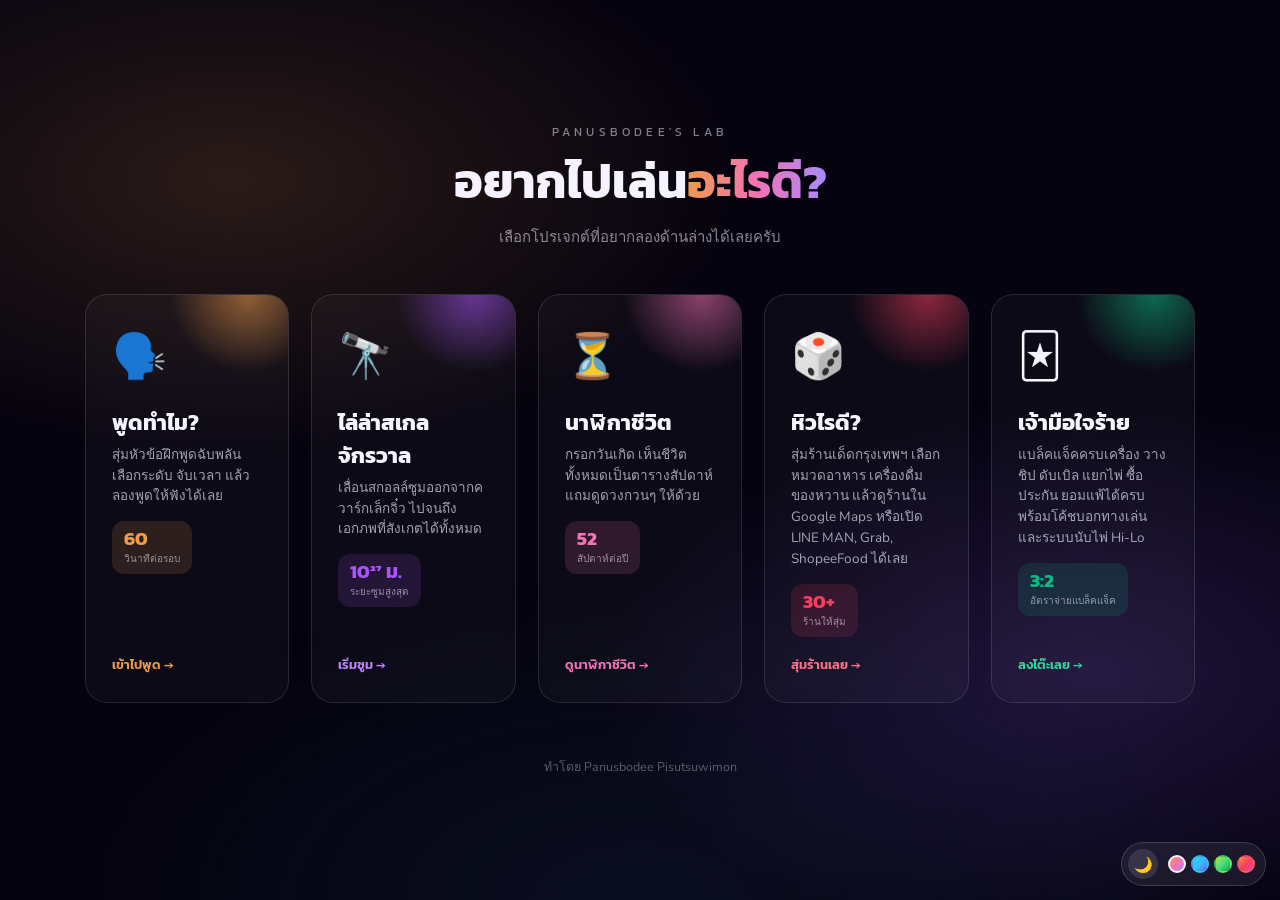
==== index.html @ a3f59bf3 "feat(blackjack): เพิ่มมินิแอปใหม่ "เจ้ามือใจร้าย" แบล็คแจ็คครบเครื่อง เพิ่มหน้าเกมแยกของตัวเองที่ /b" ====
<!doctype html>
<html lang="th">
<head>
  <meta charset="UTF-8" />
  <script>
    // ป้องกันหน้าวูบ (FOUC): อ่านธีมที่บันทึกไว้แล้วตั้งค่าก่อนวาดหน้า ต้องรันก่อน stylesheet เสมอ
    (function () {
      try {
        if (localStorage.getItem("vpk-theme") === "light") document.documentElement.dataset.theme = "light";
        var a = localStorage.getItem("vpk-accent");
        if (a && a !== "aurora") document.documentElement.dataset.accent = a;
      } catch (e) {}
    })();
  </script>
  <meta name="viewport" content="width=device-width, initial-scale=1.0" />
  <meta name="description" content="รวมโปรเจกต์เล็กๆ ของ Panusbodee — พูดทำไม? เว็บฝึกพูดฉับพลัน, ไล่ล่าสเกลจักรวาล ของเล่นอินเทอร์แอคทีฟ, นาฬิกาชีวิต, หิวไรดี? สุ่มร้านเด็ดกรุงเทพฯ และเจ้ามือใจร้าย แบล็คแจ็คครบเครื่อง" />
  <meta name="author" content="Panusbodee Pisutsuwimon" />
  <meta name="theme-color" content="#0b1022" />
  <link rel="canonical" href="https://panusbodee-owen.github.io/vpk/" />
  <meta property="og:type" content="website" />
  <meta property="og:site_name" content="Panusbodee's Lab" />
  <meta property="og:title" content="เลือกโปรเจกต์ — Panusbodee's Lab" />
  <meta property="og:description" content="พูดทำไม? เว็บฝึกพูดฉับพลัน · ไล่ล่าสเกลจักรวาล · นาฬิกาชีวิต · หิวไรดี? · เจ้ามือใจร้าย" />
  <meta property="og:url" content="https://panusbodee-owen.github.io/vpk/" />
  <link rel="icon" type="image/svg+xml" href="pood/favicon.svg" />
  <link rel="apple-touch-icon" href="pood/favicon.svg" />
  <title>เลือกโปรเจกต์ — Panusbodee's Lab</title>
  <link rel="preconnect" href="https://fonts.googleapis.com" />
  <link rel="preconnect" href="https://fonts.gstatic.com" crossorigin />
  <link
    href="https://fonts.googleapis.com/css2?family=Kanit:wght@400;500;600;700&family=Nunito:wght@400;600;700&display=swap"
    rel="stylesheet"
  />
  <link rel="stylesheet" href="theme.css" />
  <script src="theme.js" defer></script>
  <style>
    * { box-sizing: border-box; }
    html, body {
      margin: 0;
      min-height: 100%;
      background: var(--bg);
      color: rgb(var(--ink-rgb));
      font-family: "Kanit", "Nunito", system-ui, sans-serif;
      overflow-x: hidden;
    }
    body {
      min-height: 100svh;
      display: flex;
      flex-direction: column;
      align-items: center;
      justify-content: center;
      padding: 8vh 6vw;
      position: relative;
    }
    .glow {
      position: fixed;
      inset: 0;
      z-index: 0;
      background:
        radial-gradient(ellipse 60% 45% at 18% 20%, var(--glow-a) 0%, transparent 70%),
        radial-gradient(ellipse 55% 45% at 85% 75%, var(--glow-b) 0%, transparent 70%),
        radial-gradient(ellipse 80% 60% at 50% 100%, var(--glow-vignette) 0%, transparent 60%);
      pointer-events: none;
      animation: bg-drift 22s ease-in-out infinite;
      will-change: transform;
    }
    header {
      position: relative;
      z-index: 1;
      text-align: center;
      margin-bottom: 5vh;
    }
    .kicker {
      font-size: 12px;
      letter-spacing: 0.35em;
      text-transform: uppercase;
      color: rgba(var(--ink-rgb), 0.5);
      margin: 0 0 12px;
    }
    h1 {
      font-size: clamp(28px, 5vw, 48px);
      font-weight: 700;
      margin: 0;
      line-height: 1.2;
    }
    h1 span {
      background: var(--accent-grad-3);
      -webkit-background-clip: text;
      background-clip: text;
      color: transparent;
    }
    p.sub {
      margin: 14px 0 0;
      color: rgba(var(--ink-rgb), 0.55);
      font-family: "Nunito", sans-serif;
      font-size: 15px;
    }
    .cards {
      position: relative;
      z-index: 1;
      display: grid;
      grid-template-columns: repeat(5, minmax(168px, 208px));
      gap: 22px;
      width: 100%;
      max-width: 1110px;
    }
    @media (max-width: 1180px) {
      .cards { grid-template-columns: repeat(3, minmax(200px, 280px)); max-width: 880px; }
    }
    @media (max-width: 1020px) {
      .cards { grid-template-columns: repeat(2, minmax(220px, 320px)); max-width: 680px; }
    }
    @media (max-width: 620px) {
      .cards { grid-template-columns: 1fr; max-width: 340px; }
    }
    .card {
      position: relative;
      display: flex;
      flex-direction: column;
      justify-content: space-between;
      min-height: 280px;
      padding: 28px 26px;
      border-radius: 22px;
      text-decoration: none;
      color: inherit;
      border: 1px solid var(--card-border);
      background: var(--card-bg);
      box-shadow: var(--card-shadow);
      backdrop-filter: blur(6px);
      overflow: hidden;
      transition: transform 0.25s ease, border-color 0.25s ease, background 0.25s ease, box-shadow 0.25s ease;
    }
    .card:hover, .card:focus-visible {
      transform: translateY(-6px);
      border-color: var(--card-border-hover);
      background: var(--card-bg-hover);
      box-shadow: var(--card-shadow-hover);
    }
    .card::before {
      content: "";
      position: absolute;
      inset: -20% -20% auto auto;
      width: 80%;
      aspect-ratio: 1;
      border-radius: 999px;
      background: radial-gradient(circle, var(--glow-color) 0%, transparent 68%);
      opacity: 0.55;
      transition: opacity 0.25s ease;
      pointer-events: none;
    }
    .card:hover::before, .card:focus-visible::before { opacity: 0.85; }
    .card-pood { --glow-color: #ed9b4c; --tile-bg: rgba(237, 155, 76, 0.14); }
    .card-scale { --glow-color: #a855f7; --tile-bg: rgba(168, 85, 247, 0.14); }
    .card-life { --glow-color: #f472b6; --tile-bg: rgba(244, 114, 182, 0.14); }
    .card-eat { --glow-color: #f43f5e; --tile-bg: rgba(244, 63, 94, 0.14); }
    .card-blackjack { --glow-color: #10b981; --tile-bg: rgba(16, 185, 129, 0.14); }
    .card .emoji { font-size: 44px; position: relative; }
    .stat-tile {
      display: inline-flex;
      flex-direction: column;
      gap: 1px;
      margin-top: 14px;
      padding: 8px 12px;
      border-radius: 12px;
      background: var(--tile-bg);
      position: relative;
    }
    .stat-tile .stat-num {
      font-family: "Kanit", sans-serif;
      font-weight: 700;
      font-size: 19px;
      color: var(--glow-color);
      line-height: 1.1;
    }
    .stat-tile .stat-label {
      font-family: "Nunito", sans-serif;
      font-size: 10px;
      color: rgba(var(--ink-rgb), 0.55);
    }
    .card h2 {
      font-size: 22px;
      margin: 18px 0 6px;
      position: relative;
    }
    .card p {
      margin: 0;
      font-family: "Nunito", sans-serif;
      font-size: 13.5px;
      line-height: 1.55;
      color: rgba(var(--ink-rgb), 0.65);
      position: relative;
    }
    .card .go {
      margin-top: 18px;
      font-size: 13px;
      font-weight: 600;
      display: inline-flex;
      align-items: center;
      gap: 6px;
      position: relative;
    }
    .card-pood .go { color: #ed9b4c; }
    .card-scale .go { color: #c084fc; }
    .card-life .go { color: #f472b6; }
    .card-eat .go { color: #fb7185; }
    .card-blackjack .go { color: #34d399; }
    footer {
      position: relative;
      z-index: 1;
      margin-top: 6vh;
      font-family: "Nunito", sans-serif;
      font-size: 12.5px;
      color: rgba(var(--ink-rgb), 0.35);
      text-align: center;
    }
    footer a { color: inherit; }
  </style>
</head>
<body>
  <div class="glow" aria-hidden="true"></div>

  <header>
    <p class="kicker">Panusbodee's Lab</p>
    <h1>อยากไปเล่น<span>อะไรดี?</span></h1>
    <p class="sub">เลือกโปรเจกต์ที่อยากลองด้านล่างได้เลยครับ</p>
  </header>

  <div class="cards">
    <a class="card card-pood" href="pood/">
      <div>
        <span class="emoji">🗣️</span>
        <h2>พูดทำไม?</h2>
        <p>สุ่มหัวข้อฝึกพูดฉับพลัน เลือกระดับ จับเวลา แล้วลองพูดให้ฟังได้เลย</p>
        <div class="stat-tile"><span class="stat-num">60</span><span class="stat-label">วินาทีต่อรอบ</span></div>
      </div>
      <span class="go">เข้าไปพูด →</span>
    </a>

    <a class="card card-scale" href="scale/">
      <div>
        <span class="emoji">🔭</span>
        <h2>ไล่ล่าสเกลจักรวาล</h2>
        <p>เลื่อนสกอลล์ซูมออกจากควาร์กเล็กจิ๋ว ไปจนถึงเอกภพที่สังเกตได้ทั้งหมด</p>
        <div class="stat-tile"><span class="stat-num">10²⁷ ม.</span><span class="stat-label">ระยะซูมสูงสุด</span></div>
      </div>
      <span class="go">เริ่มซูม →</span>
    </a>

    <a class="card card-life" href="life/">
      <div>
        <span class="emoji">⏳</span>
        <h2>นาฬิกาชีวิต</h2>
        <p>กรอกวันเกิด เห็นชีวิตทั้งหมดเป็นตารางสัปดาห์ แถมดูดวงกวนๆ ให้ด้วย</p>
        <div class="stat-tile"><span class="stat-num">52</span><span class="stat-label">สัปดาห์ต่อปี</span></div>
      </div>
      <span class="go">ดูนาฬิกาชีวิต →</span>
    </a>

    <a class="card card-eat" href="eat/">
      <div>
        <span class="emoji">🎲</span>
        <h2>หิวไรดี?</h2>
        <p>สุ่มร้านเด็ดกรุงเทพฯ เลือกหมวดอาหาร เครื่องดื่ม ของหวาน แล้วดูร้านใน Google Maps หรือเปิด LINE MAN, Grab, ShopeeFood ได้เลย</p>
        <div class="stat-tile"><span class="stat-num">30+</span><span class="stat-label">ร้านให้สุ่ม</span></div>
      </div>
      <span class="go">สุ่มร้านเลย →</span>
    </a>

    <a class="card card-blackjack" href="blackjack/">
      <div>
        <span class="emoji">🃏</span>
        <h2>เจ้ามือใจร้าย</h2>
        <p>แบล็คแจ็คครบเครื่อง วางชิป ดับเบิล แยกไพ่ ซื้อประกัน ยอมแพ้ได้ครบ พร้อมโค้ชบอกทางเล่นและระบบนับไพ่ Hi-Lo</p>
        <div class="stat-tile"><span class="stat-num">3:2</span><span class="stat-label">อัตราจ่ายแบล็คแจ็ค</span></div>
      </div>
      <span class="go">ลงโต๊ะเลย →</span>
    </a>
  </div>

  <footer>
    ทำโดย Panusbodee Pisutsuwimon
  </footer>
</body>
</html>
---- theme.css ----
/* ============================================================
   Site-wide theme tokens — shared by every page in Panusbodee's Lab
   (include this before each page's own stylesheet)

   - Light / dark:  set  data-theme="light"  on <html>  (default = dark)
   - Accent color:  set  data-accent="ocean|forest|sunset"  on <html>
                    (default = "aurora", no attribute needed)

   theme.js reads/writes these via localStorage and injects the
   floating toggle widget (.theme-widget) styled at the bottom.
   ============================================================ */

:root {
  color-scheme: dark;

  --bg: #05030f;
  --ink-rgb: 245, 243, 255; /* base text / surface tint — "light ink" on a dark page */
  --on-accent: #1a0b2e; /* text sitting on top of a bright accent-gradient button */
  --marker: #ffffff; /* "current / now" marker dot (life page's week grid) */
  --marker-glow: rgba(255, 255, 255, 0.8);
  --glow-a: rgba(237, 155, 76, 0.16);
  --glow-b: rgba(139, 92, 246, 0.2);
  --glow-vignette: rgba(11, 16, 34, 0.9);

  --accent-1: #ed9b4c;
  --accent-2: #f472b6;
  --accent-3: #a78bfa;
  --accent-2-rgb: 244, 114, 182;
  --accent-grad-3: linear-gradient(90deg, var(--accent-1), var(--accent-2), var(--accent-3));
  --accent-grad-2: linear-gradient(90deg, var(--accent-1), var(--accent-2));

  /* Card/surface tokens — dark default: a faint tint of the page ink, no shadow needed
     since the glow background already gives depth. */
  --card-bg: rgba(var(--ink-rgb), 0.03);
  --card-bg-hover: rgba(var(--ink-rgb), 0.06);
  --card-border: rgba(var(--ink-rgb), 0.12);
  --card-border-hover: rgba(var(--ink-rgb), 0.3);
  --card-shadow: none;
  --card-shadow-hover: none;
}

:root[data-theme="light"] {
  color-scheme: light;
  --bg: #f6f4fb;
  --ink-rgb: 28, 23, 48; /* "dark ink" on a light page */
  --marker: #1c1730;
  --marker-glow: rgba(28, 23, 48, 0.45);
  --glow-a: rgba(237, 155, 76, 0.12);
  --glow-b: rgba(139, 92, 246, 0.12);
  --glow-vignette: rgba(246, 244, 251, 0.9);

  /* Light mode: real white cards floating with a soft shadow, closer to a bright
     product-marketing look than a faint tint on a lavender page would give. */
  --card-bg: #ffffff;
  --card-bg-hover: #ffffff;
  --card-border: rgba(20, 10, 40, 0.06);
  --card-border-hover: rgba(20, 10, 40, 0.12);
  --card-shadow: 0 6px 24px rgba(20, 10, 40, 0.06);
  --card-shadow-hover: 0 18px 40px rgba(20, 10, 40, 0.12);
}

/* ---------- Accent palettes ---------- */
:root[data-accent="ocean"] {
  --accent-1: #22d3ee;
  --accent-2: #38bdf8;
  --accent-3: #6366f1;
  --accent-2-rgb: 56, 189, 248;
}
:root[data-accent="forest"] {
  --accent-1: #a3e635;
  --accent-2: #4ade80;
  --accent-3: #16a34a;
  --accent-2-rgb: 74, 222, 128;
}
:root[data-accent="sunset"] {
  --accent-1: #fb923c;
  --accent-2: #f43f5e;
  --accent-3: #ec4899;
  --accent-2-rgb: 244, 63, 94;
}

/* ---------- Floating theme widget (markup injected by theme.js) ---------- */
.theme-widget {
  position: fixed;
  right: 14px;
  bottom: 14px;
  z-index: 999;
  display: flex;
  align-items: center;
  gap: 6px;
  padding: 6px;
  border-radius: 999px;
  background: rgba(var(--ink-rgb), 0.07);
  border: 1px solid rgba(var(--ink-rgb), 0.16);
  backdrop-filter: blur(10px);
  font-family: "Kanit", "Nunito", system-ui, sans-serif;
}
.theme-widget__toggle {
  width: 30px;
  height: 30px;
  flex-shrink: 0;
  border-radius: 50%;
  border: none;
  background: rgba(var(--ink-rgb), 0.12);
  color: rgb(var(--ink-rgb));
  font-size: 15px;
  line-height: 1;
  display: flex;
  align-items: center;
  justify-content: center;
  cursor: pointer;
  transition: background 0.15s ease, transform 0.15s ease;
}
.theme-widget__toggle:hover { background: rgba(var(--ink-rgb), 0.2); transform: scale(1.06); }

.theme-widget__swatches { display: flex; gap: 5px; padding: 0 4px; }
.theme-widget__swatch {
  width: 18px;
  height: 18px;
  border-radius: 50%;
  border: 2px solid transparent;
  padding: 0;
  cursor: pointer;
  background: var(--swatch-grad);
  transition: transform 0.15s ease, border-color 0.15s ease;
}
.theme-widget__swatch:hover { transform: scale(1.14); }
.theme-widget__swatch.is-active { border-color: rgb(var(--ink-rgb)); }

@media (max-width: 480px) {
  .theme-widget { right: 10px; bottom: 10px; padding: 5px; gap: 5px; }
  .theme-widget__toggle { width: 26px; height: 26px; font-size: 13px; }
  .theme-widget__swatch { width: 15px; height: 15px; }
}

/* ---------- Background glow animation ----------
   Shared keyframes for the drifting glow used by .glow (index.html)
   and body::before (life/, eat/). Scale never drops below 1.05 so the
   soft edges never show inside the viewport while it drifts. */
@keyframes bg-drift {
  0%   { transform: translate3d(0, 0, 0) scale(1.06); }
  33%  { transform: translate3d(-2.5%, 2%, 0) scale(1.1); }
  66%  { transform: translate3d(2%, -1.5%, 0) scale(1.08); }
  100% { transform: translate3d(0, 0, 0) scale(1.06); }
}

@media (prefers-reduced-motion: reduce) {
  .glow,
  body::before {
    animation: none !important;
  }
}

/* ---------- Floating decorative particles (life/, eat/) ----------
   A handful of themed emoji drifting slowly upward behind the content.
   Each .particle sets its own --x/--size/--dur/--delay/--drift/--opacity
   inline for organic variety. Purely decorative: sits behind main
   content, ignores pointer events, and disappears under reduced motion
   rather than freezing mid-animation in an odd spot. */
.particles {
  position: fixed;
  inset: 0;
  z-index: 0;
  overflow: hidden;
  pointer-events: none;
}
.particle {
  position: absolute;
  bottom: -10%;
  left: var(--x, 50%);
  font-size: var(--size, 20px);
  opacity: 0;
  will-change: transform, opacity;
  animation: particle-float var(--dur, 24s) linear infinite;
  animation-delay: var(--delay, 0s);
}
@keyframes particle-float {
  0%   { transform: translateY(0) translateX(0) rotate(0deg); opacity: 0; }
  8%   { opacity: var(--opacity, 0.3); }
  50%  { transform: translateY(-55vh) translateX(var(--drift, 24px)) rotate(12deg); }
  92%  { opacity: var(--opacity, 0.3); }
  100% { transform: translateY(-105vh) translateX(calc(var(--drift, 24px) * -1)) rotate(-12deg); opacity: 0; }
}
@media (prefers-reduced-motion: reduce) {
  .particles { display: none; }
}

/* ---------- Big interactive floating objects (life/, eat/) ----------
   A handful of large themed emoji the visitor can actually play with:
   they drift slightly toward the mouse cursor (parallax, depth set per
   piece via data-depth) and bounce with a fresh random emoji on
   click/tap (data-emojis, comma-separated). Positioned near the
   viewport edges so they never sit over the readable content column,
   and z-index'd above <main> (which has no content way out there) so
   they stay clickable everywhere rather than getting swallowed by
   main's own (invisible) padding box. theme.js wires up the behavior;
   with no .big-object on the page it's a no-op. */
.big-objects {
  position: fixed;
  inset: 0;
  z-index: 4;
  pointer-events: none;
}
.big-object {
  position: absolute;
  left: var(--bx, 50%);
  top: var(--by, 50%);
  font-size: var(--bsize, 64px);
  line-height: 1;
  padding: 0;
  margin: 0;
  border: none;
  background: none;
  cursor: pointer;
  pointer-events: auto;
  opacity: 0.5;
  filter: drop-shadow(0 10px 24px rgba(0, 0, 0, 0.18));
  transform: translate(-50%, -50%) translate(var(--px, 0px), var(--py, 0px)) rotate(var(--rot, 0deg));
  transition: transform 0.7s cubic-bezier(0.2, 0.9, 0.3, 1.3), opacity 0.25s ease, filter 0.25s ease;
}
.big-object:hover { opacity: 0.9; filter: drop-shadow(0 14px 30px rgba(0, 0, 0, 0.24)); }
.big-object:active { opacity: 1; }
.big-object.is-popping { animation: big-object-pop 0.6s cubic-bezier(0.2, 0.9, 0.3, 1.3); }
@keyframes big-object-pop {
  0%   { transform: translate(-50%, -50%) translate(var(--px, 0px), var(--py, 0px)) rotate(var(--rot, 0deg)) scale(1); }
  35%  { transform: translate(-50%, -50%) translate(var(--px, 0px), var(--py, 0px)) rotate(var(--rot, 0deg)) scale(1.5); }
  65%  { transform: translate(-50%, -50%) translate(var(--px, 0px), var(--py, 0px)) rotate(var(--rot, 0deg)) scale(0.85); }
  100% { transform: translate(-50%, -50%) translate(var(--px, 0px), var(--py, 0px)) rotate(var(--rot, 0deg)) scale(1); }
}

@media (max-width: 640px) {
  .big-object { font-size: calc(var(--bsize, 64px) * 0.65); opacity: 0.4; }
}

@media (prefers-reduced-motion: reduce) {
  .big-object { transition: none; }
  .big-object.is-popping { animation: none; }
}
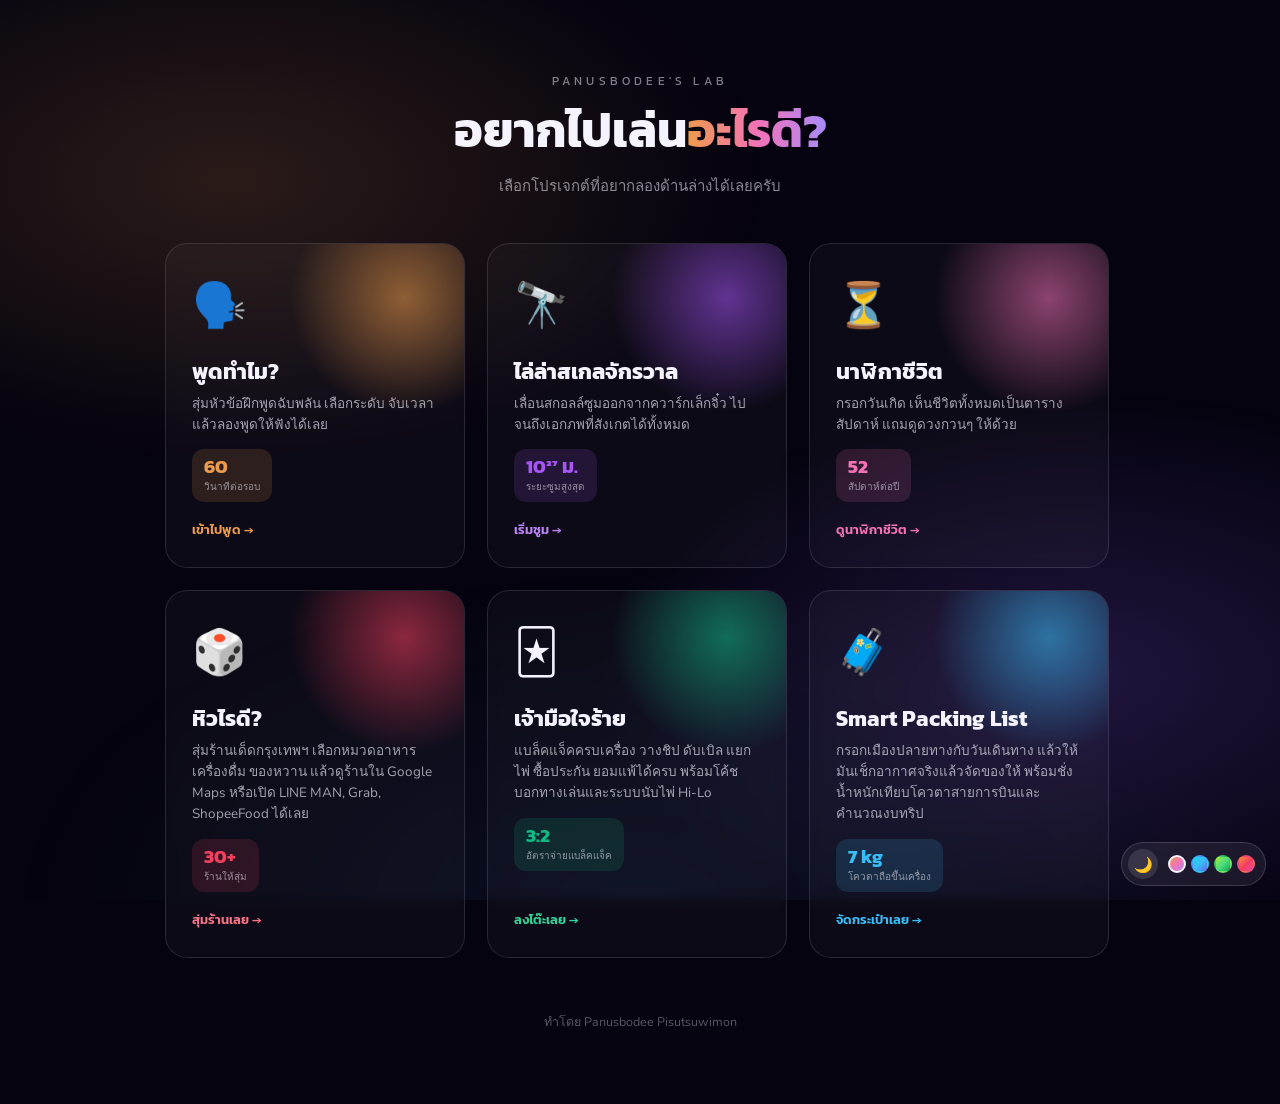
==== commit 8d5cf32f: "feat(packing): รวม Smart Packing List เข้ามาเป็นโปรเจกต์ที่ 6 ของ Lab ย้ายเว็บ Smart Packing List จา" ====
--- a/index.html
+++ b/index.html
@@ -13,14 +13,14 @@
     })();
   </script>
   <meta name="viewport" content="width=device-width, initial-scale=1.0" />
-  <meta name="description" content="รวมโปรเจกต์เล็กๆ ของ Panusbodee — พูดทำไม? เว็บฝึกพูดฉับพลัน, ไล่ล่าสเกลจักรวาล ของเล่นอินเทอร์แอคทีฟ, นาฬิกาชีวิต, หิวไรดี? สุ่มร้านเด็ดกรุงเทพฯ และเจ้ามือใจร้าย แบล็คแจ็คครบเครื่อง" />
+  <meta name="description" content="รวมโปรเจกต์เล็กๆ ของ Panusbodee — พูดทำไม? เว็บฝึกพูดฉับพลัน, ไล่ล่าสเกลจักรวาล ของเล่นอินเทอร์แอคทีฟ, นาฬิกาชีวิต, หิวไรดี? สุ่มร้านเด็ดกรุงเทพฯ เจ้ามือใจร้าย แบล็คแจ็คครบเครื่อง และ Smart Packing List จัดกระเป๋าเดินทางตามสภาพอากาศ" />
   <meta name="author" content="Panusbodee Pisutsuwimon" />
   <meta name="theme-color" content="#0b1022" />
   <link rel="canonical" href="https://panusbodee-owen.github.io/vpk/" />
   <meta property="og:type" content="website" />
   <meta property="og:site_name" content="Panusbodee's Lab" />
   <meta property="og:title" content="เลือกโปรเจกต์ — Panusbodee's Lab" />
-  <meta property="og:description" content="พูดทำไม? เว็บฝึกพูดฉับพลัน · ไล่ล่าสเกลจักรวาล · นาฬิกาชีวิต · หิวไรดี? · เจ้ามือใจร้าย" />
+  <meta property="og:description" content="พูดทำไม? · ไล่ล่าสเกลจักรวาล · นาฬิกาชีวิต · หิวไรดี? · เจ้ามือใจร้าย · Smart Packing List" />
   <meta property="og:url" content="https://panusbodee-owen.github.io/vpk/" />
   <link rel="icon" type="image/svg+xml" href="pood/favicon.svg" />
   <link rel="apple-touch-icon" href="pood/favicon.svg" />
@@ -99,13 +99,10 @@
       position: relative;
       z-index: 1;
       display: grid;
-      grid-template-columns: repeat(5, minmax(168px, 208px));
+      grid-template-columns: repeat(3, minmax(210px, 300px));
       gap: 22px;
       width: 100%;
-      max-width: 1110px;
-    }
-    @media (max-width: 1180px) {
-      .cards { grid-template-columns: repeat(3, minmax(200px, 280px)); max-width: 880px; }
+      max-width: 950px;
     }
     @media (max-width: 1020px) {
       .cards { grid-template-columns: repeat(2, minmax(220px, 320px)); max-width: 680px; }
@@ -154,6 +151,7 @@
     .card-life { --glow-color: #f472b6; --tile-bg: rgba(244, 114, 182, 0.14); }
     .card-eat { --glow-color: #f43f5e; --tile-bg: rgba(244, 63, 94, 0.14); }
     .card-blackjack { --glow-color: #10b981; --tile-bg: rgba(16, 185, 129, 0.14); }
+    .card-packing { --glow-color: #38bdf8; --tile-bg: rgba(56, 189, 248, 0.14); }
     .card .emoji { font-size: 44px; position: relative; }
     .stat-tile {
       display: inline-flex;
@@ -204,6 +202,7 @@
     .card-life .go { color: #f472b6; }
     .card-eat .go { color: #fb7185; }
     .card-blackjack .go { color: #34d399; }
+    .card-packing .go { color: #38bdf8; }
     footer {
       position: relative;
       z-index: 1;
@@ -275,6 +274,16 @@
       </div>
       <span class="go">ลงโต๊ะเลย →</span>
     </a>
+
+    <a class="card card-packing" href="packing/">
+      <div>
+        <span class="emoji">🧳</span>
+        <h2>Smart Packing List</h2>
+        <p>กรอกเมืองปลายทางกับวันเดินทาง แล้วให้มันเช็กอากาศจริงแล้วจัดของให้ พร้อมชั่งน้ำหนักเทียบโควตาสายการบินและคำนวณงบทริป</p>
+        <div class="stat-tile"><span class="stat-num">7 kg</span><span class="stat-label">โควตาถือขึ้นเครื่อง</span></div>
+      </div>
+      <span class="go">จัดกระเป๋าเลย →</span>
+    </a>
   </div>
 
   <footer>
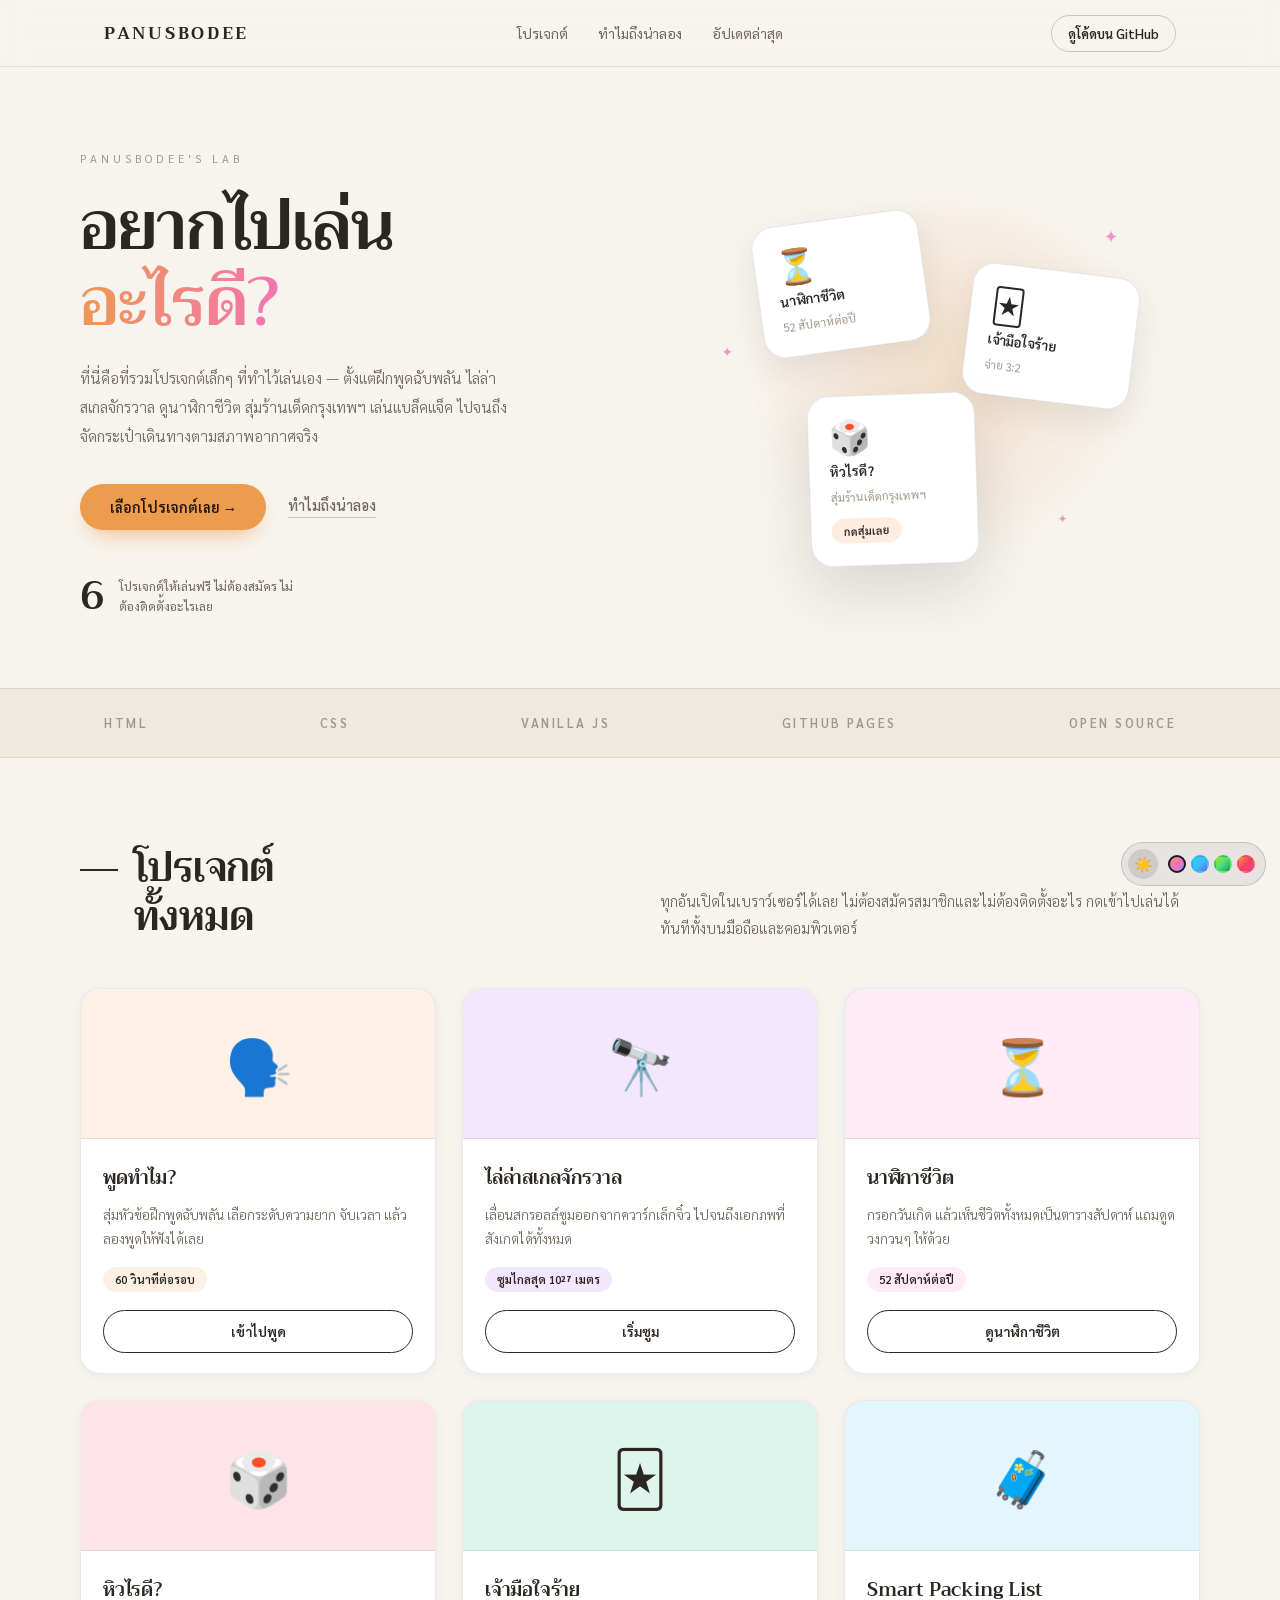
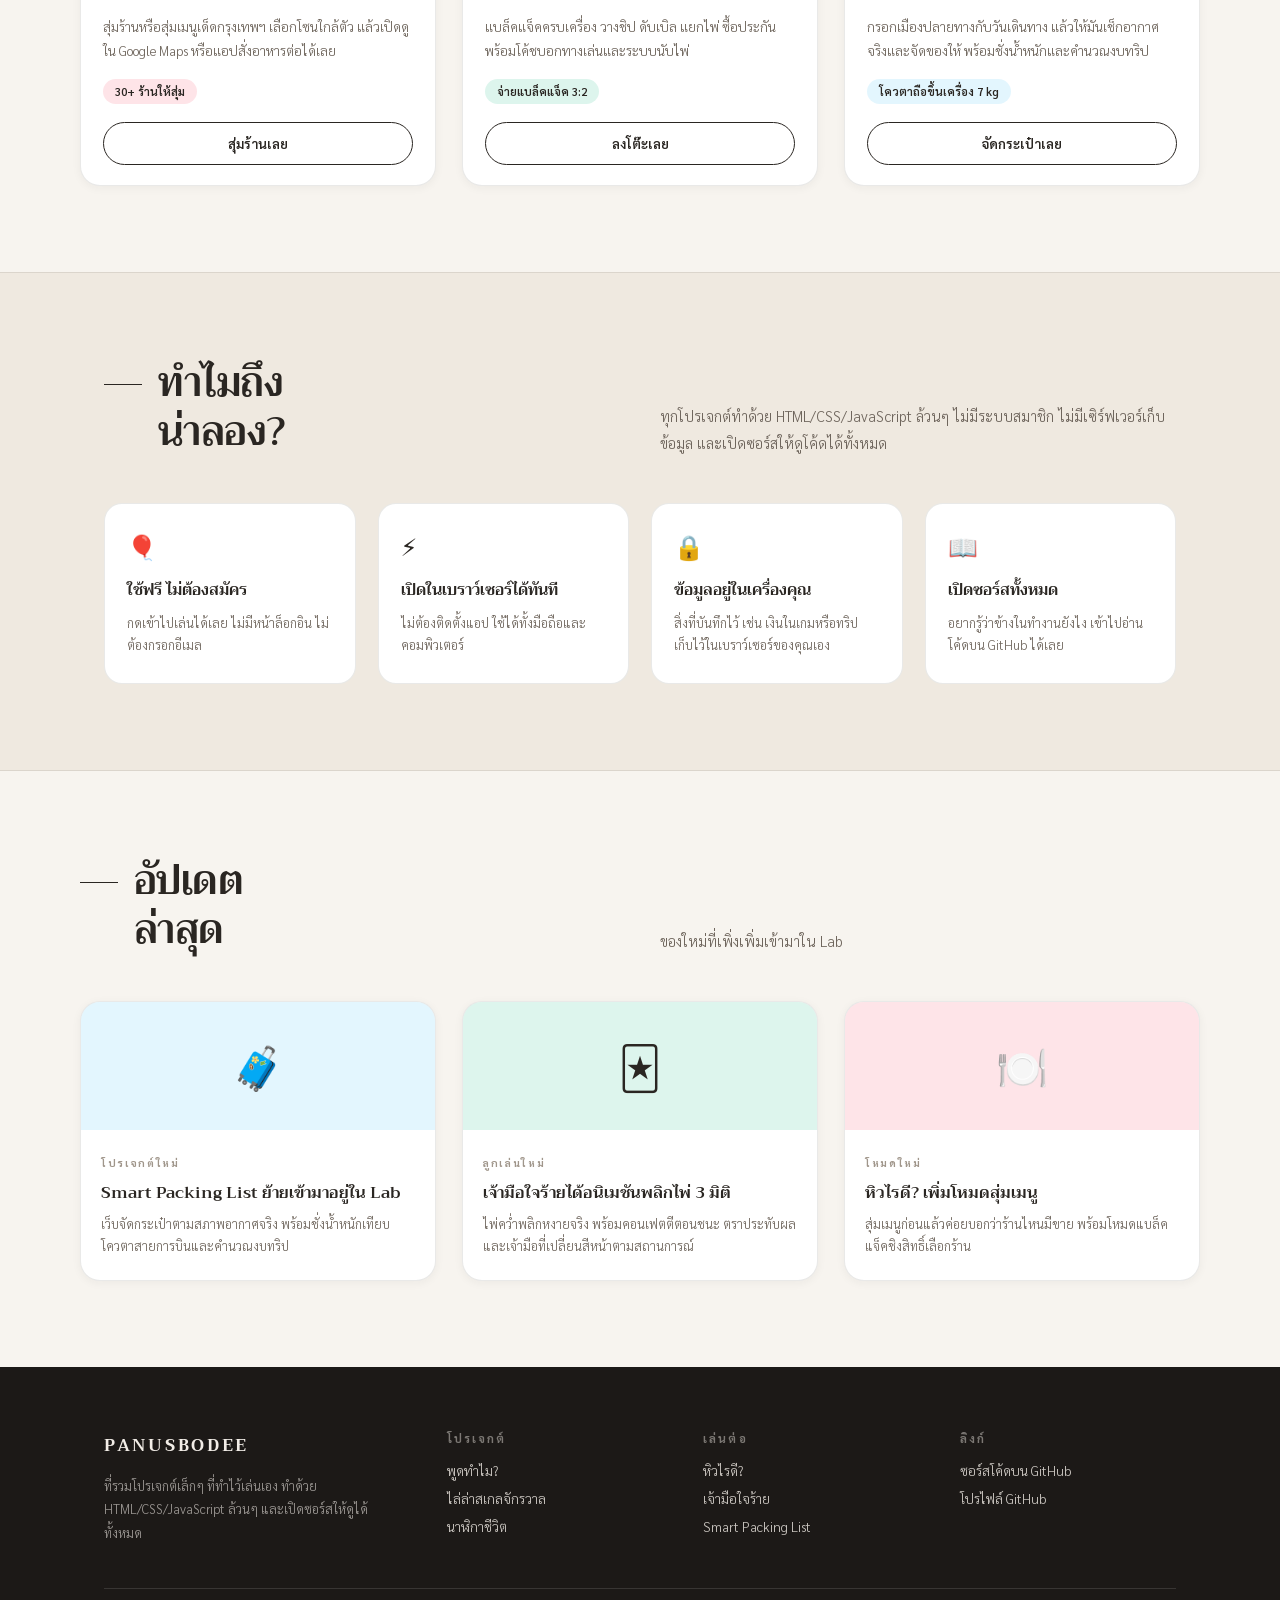
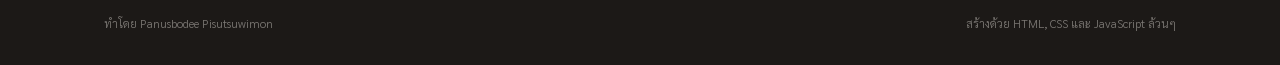
==== commit 7f6e74a2: "redesign(landing): เปลี่ยนหน้ารวมโปรเจกต์เป็นลุค editorial โทนสว่าง เขียนหน้าแรกใหม่ทั้งหน้าตามแนวทา" ====
--- a/index.html
+++ b/index.html
@@ -4,18 +4,23 @@
   <meta charset="UTF-8" />
   <script>
     // ป้องกันหน้าวูบ (FOUC): อ่านธีมที่บันทึกไว้แล้วตั้งค่าก่อนวาดหน้า ต้องรันก่อน stylesheet เสมอ
+    // หน้านี้ออกแบบมาให้เป็นโทนสว่างเป็นหลัก จึงใช้สว่างเป็นค่าตั้งต้น (จะมืดก็ต่อเมื่อผู้ใช้เลือกเอง)
     (function () {
       try {
-        if (localStorage.getItem("vpk-theme") === "light") document.documentElement.dataset.theme = "light";
+        // ตั้งค่าให้ชัดทั้งสองทาง เพราะสไตล์ของหน้านี้อ้าง [data-theme="dark"] ตรงๆ
+        document.documentElement.dataset.theme =
+          localStorage.getItem("vpk-theme") === "dark" ? "dark" : "light";
         var a = localStorage.getItem("vpk-accent");
         if (a && a !== "aurora") document.documentElement.dataset.accent = a;
-      } catch (e) {}
+      } catch (e) {
+        document.documentElement.dataset.theme = "light";
+      }
     })();
   </script>
   <meta name="viewport" content="width=device-width, initial-scale=1.0" />
-  <meta name="description" content="รวมโปรเจกต์เล็กๆ ของ Panusbodee — พูดทำไม? เว็บฝึกพูดฉับพลัน, ไล่ล่าสเกลจักรวาล ของเล่นอินเทอร์แอคทีฟ, นาฬิกาชีวิต, หิวไรดี? สุ่มร้านเด็ดกรุงเทพฯ เจ้ามือใจร้าย แบล็คแจ็คครบเครื่อง และ Smart Packing List จัดกระเป๋าเดินทางตามสภาพอากาศ" />
+  <meta name="description" content="รวมโปรเจกต์เล็กๆ ของ Panusbodee — พูดทำไม? เว็บฝึกพูดฉับพลัน, ไล่ล่าสเกลจักรวาล, นาฬิกาชีวิต, หิวไรดี? สุ่มร้านเด็ดกรุงเทพฯ, เจ้ามือใจร้าย แบล็คแจ็คครบเครื่อง และ Smart Packing List จัดกระเป๋าเดินทางตามสภาพอากาศ" />
   <meta name="author" content="Panusbodee Pisutsuwimon" />
-  <meta name="theme-color" content="#0b1022" />
+  <meta name="theme-color" content="#f7f4ef" />
   <link rel="canonical" href="https://panusbodee-owen.github.io/vpk/" />
   <meta property="og:type" content="website" />
   <meta property="og:site_name" content="Panusbodee's Lab" />
@@ -28,266 +33,806 @@
   <link rel="preconnect" href="https://fonts.googleapis.com" />
   <link rel="preconnect" href="https://fonts.gstatic.com" crossorigin />
   <link
-    href="https://fonts.googleapis.com/css2?family=Kanit:wght@400;500;600;700&family=Nunito:wght@400;600;700&display=swap"
+    href="https://fonts.googleapis.com/css2?family=Trirong:wght@400;500;600;700&family=Sarabun:wght@300;400;500;600;700&display=swap"
     rel="stylesheet"
   />
   <link rel="stylesheet" href="theme.css" />
   <script src="theme.js" defer></script>
   <style>
+    /* ============================================================
+       หน้ารวมโปรเจกต์ — โทน editorial กระดาษครีม ตัวหัวเป็นเซริฟ
+       สีหลักดึงจาก theme.css (--accent-1/2) เพื่อให้ปุ่มเปลี่ยนโทนสี
+       ของเว็บยังเปลี่ยนหน้านี้ได้เหมือนเดิม
+       ============================================================ */
+    :root {
+      --paper: #f7f4ef;
+      --paper-2: #efe9e0;
+      --surface: #ffffff;
+      --ink: #2a2622;
+      --ink-soft: #6f665d;
+      --ink-faint: #a0968b;
+      --line: rgba(42, 38, 34, 0.1);
+      --line-strong: rgba(42, 38, 34, 0.22);
+      --footer-bg: #1c1917;
+      --footer-ink: #f2ede7;
+      --shadow-sm: 0 2px 10px rgba(42, 38, 34, 0.05);
+      --shadow-md: 0 12px 34px rgba(42, 38, 34, 0.09);
+      --shadow-lg: 0 24px 60px rgba(42, 38, 34, 0.14);
+    }
+
+    :root[data-theme="dark"] {
+      --paper: #141211;
+      --paper-2: #1b1817;
+      --surface: #242020;
+      --ink: #f4efe9;
+      --ink-soft: #a89c90;
+      --ink-faint: #7c7168;
+      --line: rgba(255, 255, 255, 0.1);
+      --line-strong: rgba(255, 255, 255, 0.24);
+      --footer-bg: #0c0b0a;
+      --footer-ink: #f2ede7;
+      --shadow-sm: none;
+      --shadow-md: 0 12px 34px rgba(0, 0, 0, 0.4);
+      --shadow-lg: 0 24px 60px rgba(0, 0, 0, 0.5);
+    }
+
     * { box-sizing: border-box; }
+
+    html { scroll-behavior: smooth; }
+
+    section[id] { scroll-margin-top: 82px; }
+
     html, body {
       margin: 0;
-      min-height: 100%;
-      background: var(--bg);
-      color: rgb(var(--ink-rgb));
-      font-family: "Kanit", "Nunito", system-ui, sans-serif;
+      background: var(--paper);
+      color: var(--ink);
+      font-family: "Sarabun", system-ui, sans-serif;
       overflow-x: hidden;
-    }
-    body {
-      min-height: 100svh;
-      display: flex;
-      flex-direction: column;
-      align-items: center;
-      justify-content: center;
-      padding: 8vh 6vw;
-      position: relative;
-    }
-    .glow {
-      position: fixed;
-      inset: 0;
-      z-index: 0;
-      background:
-        radial-gradient(ellipse 60% 45% at 18% 20%, var(--glow-a) 0%, transparent 70%),
-        radial-gradient(ellipse 55% 45% at 85% 75%, var(--glow-b) 0%, transparent 70%),
-        radial-gradient(ellipse 80% 60% at 50% 100%, var(--glow-vignette) 0%, transparent 60%);
-      pointer-events: none;
-      animation: bg-drift 22s ease-in-out infinite;
-      will-change: transform;
-    }
-    header {
-      position: relative;
-      z-index: 1;
-      text-align: center;
-      margin-bottom: 5vh;
-    }
-    .kicker {
-      font-size: 12px;
-      letter-spacing: 0.35em;
+      -webkit-font-smoothing: antialiased;
+    }
+
+    body { min-height: 100svh; }
+
+    a { color: inherit; text-decoration: none; }
+
+    .wrap {
+      width: 100%;
+      max-width: 1120px;
+      margin: 0 auto;
+      padding: 0 24px;
+    }
+
+    .serif {
+      font-family: "Trirong", "Sarabun", Georgia, serif;
+      font-weight: 600;
+      letter-spacing: -0.01em;
+    }
+
+    /* ---------- แถบเมนูบนสุด ---------- */
+    .nav {
+      position: sticky;
+      top: 0;
+      z-index: 40;
+      background: color-mix(in srgb, var(--paper) 88%, transparent);
+      backdrop-filter: blur(12px);
+      border-bottom: 1px solid var(--line);
+    }
+    .nav-inner {
+      height: 66px;
+      display: flex;
+      align-items: center;
+      justify-content: space-between;
+      gap: 20px;
+    }
+    .brand {
+      font-family: "Trirong", serif;
+      font-weight: 700;
+      font-size: 17px;
+      letter-spacing: 0.16em;
       text-transform: uppercase;
-      color: rgba(var(--ink-rgb), 0.5);
-      margin: 0 0 12px;
-    }
+    }
+    .nav-links {
+      display: flex;
+      gap: 30px;
+      font-size: 14px;
+      color: var(--ink-soft);
+    }
+    .nav-links a { transition: color 0.2s ease; }
+    .nav-links a:hover { color: var(--ink); }
+    .nav-cta {
+      display: inline-flex;
+      align-items: center;
+      gap: 7px;
+      font-size: 13px;
+      font-weight: 600;
+      padding: 9px 16px;
+      border-radius: 999px;
+      border: 1px solid var(--line-strong);
+      transition: background 0.2s ease, border-color 0.2s ease;
+    }
+    .nav-cta:hover { background: var(--paper-2); border-color: var(--ink); }
+
+    /* ---------- ฮีโร่ ---------- */
+    .hero {
+      display: grid;
+      grid-template-columns: 1.05fr 0.95fr;
+      gap: 48px;
+      align-items: center;
+      padding: 84px 0 72px;
+    }
+
+    .eyebrow {
+      font-size: 11.5px;
+      letter-spacing: 0.34em;
+      text-transform: uppercase;
+      color: var(--ink-faint);
+      margin: 0 0 22px;
+    }
+
     h1 {
-      font-size: clamp(28px, 5vw, 48px);
-      font-weight: 700;
+      font-family: "Trirong", serif;
+      font-weight: 600;
+      font-size: clamp(40px, 6.4vw, 68px);
+      line-height: 1.12;
+      letter-spacing: -0.02em;
       margin: 0;
-      line-height: 1.2;
-    }
-    h1 span {
-      background: var(--accent-grad-3);
+    }
+    h1 em {
+      font-style: normal;
+      background: linear-gradient(100deg, var(--accent-1), var(--accent-2));
       -webkit-background-clip: text;
       background-clip: text;
       color: transparent;
     }
-    p.sub {
-      margin: 14px 0 0;
-      color: rgba(var(--ink-rgb), 0.55);
-      font-family: "Nunito", sans-serif;
-      font-size: 15px;
-    }
-    .cards {
+
+    .lead {
+      max-width: 430px;
+      margin: 24px 0 0;
+      font-size: 15.5px;
+      line-height: 1.85;
+      color: var(--ink-soft);
+      font-weight: 300;
+    }
+
+    .hero-cta {
+      display: flex;
+      align-items: center;
+      flex-wrap: wrap;
+      gap: 22px;
+      margin-top: 34px;
+    }
+
+    .btn-primary {
+      display: inline-flex;
+      align-items: center;
+      gap: 9px;
+      padding: 14px 30px;
+      border-radius: 999px;
+      background: var(--accent-1);
+      color: #241708;
+      font-size: 14.5px;
+      font-weight: 600;
+      box-shadow: 0 10px 26px -12px var(--accent-1);
+      transition: transform 0.2s ease, box-shadow 0.2s ease, filter 0.2s ease;
+    }
+    .btn-primary:hover { transform: translateY(-2px); filter: brightness(1.04); box-shadow: 0 16px 34px -14px var(--accent-1); }
+
+    .btn-link {
+      font-size: 14.5px;
+      font-weight: 500;
+      color: var(--ink-soft);
+      border-bottom: 1px solid var(--line-strong);
+      padding-bottom: 3px;
+      transition: color 0.2s ease, border-color 0.2s ease;
+    }
+    .btn-link:hover { color: var(--ink); border-color: var(--ink); }
+
+    .hero-stat {
+      display: flex;
+      align-items: center;
+      gap: 14px;
+      margin-top: 46px;
+    }
+    .hero-stat .num {
+      font-family: "Trirong", serif;
+      font-size: 40px;
+      font-weight: 600;
+      line-height: 1;
+    }
+    .hero-stat .txt {
+      font-size: 12.5px;
+      line-height: 1.6;
+      color: var(--ink-soft);
+      max-width: 190px;
+    }
+
+    /* ---------- ภาพประกอบฮีโร่: การ์ดโปรเจกต์ซ้อนกัน ---------- */
+    .hero-art {
       position: relative;
-      z-index: 1;
+      height: 420px;
+      display: flex;
+      align-items: center;
+      justify-content: center;
+    }
+    .art-glow {
+      position: absolute;
+      inset: 8% 4%;
+      border-radius: 50%;
+      background: radial-gradient(circle at 50% 45%, color-mix(in srgb, var(--accent-1) 22%, transparent), transparent 68%);
+      filter: blur(12px);
+    }
+    .art-card {
+      position: absolute;
+      width: 168px;
+      padding: 22px 20px;
+      border-radius: 22px;
+      background: var(--surface);
+      border: 1px solid var(--line);
+      box-shadow: var(--shadow-md);
+      display: flex;
+      flex-direction: column;
+      gap: 10px;
+      transition: transform 0.4s cubic-bezier(0.2, 0.8, 0.3, 1);
+    }
+    .art-emoji { font-size: 34px; line-height: 1; }
+    .art-label { font-size: 13.5px; font-weight: 600; }
+    .art-sub { font-size: 11.5px; color: var(--ink-faint); }
+    .art-chip {
+      align-self: flex-start;
+      margin-top: 4px;
+      font-size: 11px;
+      font-weight: 600;
+      padding: 5px 12px;
+      border-radius: 999px;
+      background: color-mix(in srgb, var(--accent-1) 18%, transparent);
+      color: var(--ink);
+    }
+    .art-back { transform: translate(-104px, -100px) rotate(-8deg); }
+    .art-mid { transform: translate(106px, -48px) rotate(7deg); }
+    .art-front { transform: translate(-52px, 96px) rotate(-2deg); box-shadow: var(--shadow-lg); }
+    .hero-art:hover .art-back { transform: translate(-112px, -112px) rotate(-10deg); }
+    .hero-art:hover .art-mid { transform: translate(114px, -56px) rotate(9deg); }
+    .hero-art:hover .art-front { transform: translate(-52px, 88px) rotate(-1deg); }
+
+    .sparkle {
+      position: absolute;
+      color: var(--accent-2);
+      font-size: 18px;
+      opacity: 0.75;
+    }
+    .sparkle.s1 { top: 12%; right: 16%; }
+    .sparkle.s2 { bottom: 16%; right: 26%; font-size: 12px; }
+    .sparkle.s3 { top: 40%; left: 6%; font-size: 14px; }
+
+    /* ---------- แถบคำ ---------- */
+    .strip {
+      border-top: 1px solid var(--line);
+      border-bottom: 1px solid var(--line);
+      background: var(--paper-2);
+    }
+    .strip-inner {
+      display: flex;
+      flex-wrap: wrap;
+      align-items: center;
+      justify-content: space-between;
+      gap: 20px 34px;
+      padding: 26px 24px;
+    }
+    .strip-item {
+      font-size: 12.5px;
+      font-weight: 600;
+      letter-spacing: 0.2em;
+      text-transform: uppercase;
+      color: var(--ink-faint);
+    }
+
+    /* ---------- ส่วนเนื้อหา ---------- */
+    .section { padding: 86px 0; }
+
+    .section-head {
       display: grid;
-      grid-template-columns: repeat(3, minmax(210px, 300px));
-      gap: 22px;
-      width: 100%;
-      max-width: 950px;
-    }
-    @media (max-width: 1020px) {
-      .cards { grid-template-columns: repeat(2, minmax(220px, 320px)); max-width: 680px; }
-    }
-    @media (max-width: 620px) {
-      .cards { grid-template-columns: 1fr; max-width: 340px; }
-    }
-    .card {
+      grid-template-columns: 1fr 1fr;
+      gap: 40px;
+      align-items: end;
+      margin-bottom: 46px;
+    }
+    .section-head h2 {
+      font-family: "Trirong", serif;
+      font-weight: 600;
+      font-size: clamp(28px, 4vw, 40px);
+      line-height: 1.22;
+      letter-spacing: -0.015em;
+      margin: 0;
       position: relative;
-      display: flex;
-      flex-direction: column;
-      justify-content: space-between;
-      min-height: 280px;
-      padding: 28px 26px;
-      border-radius: 22px;
-      text-decoration: none;
-      color: inherit;
-      border: 1px solid var(--card-border);
-      background: var(--card-bg);
-      box-shadow: var(--card-shadow);
-      backdrop-filter: blur(6px);
-      overflow: hidden;
-      transition: transform 0.25s ease, border-color 0.25s ease, background 0.25s ease, box-shadow 0.25s ease;
-    }
-    .card:hover, .card:focus-visible {
-      transform: translateY(-6px);
-      border-color: var(--card-border-hover);
-      background: var(--card-bg-hover);
-      box-shadow: var(--card-shadow-hover);
-    }
-    .card::before {
+      padding-left: 54px;
+    }
+    .section-head h2::before {
       content: "";
       position: absolute;
-      inset: -20% -20% auto auto;
-      width: 80%;
-      aspect-ratio: 1;
+      left: 0;
+      top: 0.62em;
+      width: 38px;
+      height: 1.5px;
+      background: var(--ink);
+    }
+    .section-head p {
+      margin: 0;
+      font-size: 14.5px;
+      line-height: 1.85;
+      color: var(--ink-soft);
+      font-weight: 300;
+    }
+
+    /* ---------- การ์ดโปรเจกต์ ---------- */
+    .grid {
+      display: grid;
+      grid-template-columns: repeat(3, 1fr);
+      gap: 26px;
+    }
+
+    .p-card {
+      display: flex;
+      flex-direction: column;
+      border-radius: 20px;
+      background: var(--surface);
+      border: 1px solid var(--line);
+      box-shadow: var(--shadow-sm);
+      overflow: hidden;
+      transition: transform 0.25s ease, box-shadow 0.25s ease, border-color 0.25s ease;
+    }
+    .p-card:hover {
+      transform: translateY(-6px);
+      box-shadow: var(--shadow-md);
+      border-color: var(--line-strong);
+    }
+
+    .p-thumb {
+      height: 150px;
+      display: flex;
+      align-items: center;
+      justify-content: center;
+      font-size: 54px;
+      background: var(--tile);
+      border-bottom: 1px solid var(--line);
+    }
+
+    .p-body {
+      display: flex;
+      flex-direction: column;
+      flex: 1;
+      padding: 22px 22px 20px;
+    }
+    .p-body h3 {
+      font-family: "Trirong", serif;
+      font-weight: 600;
+      font-size: 19px;
+      margin: 0 0 9px;
+      letter-spacing: -0.01em;
+    }
+    .p-body p {
+      margin: 0 0 16px;
+      font-size: 13.5px;
+      line-height: 1.78;
+      color: var(--ink-soft);
+      font-weight: 300;
+      flex: 1;
+    }
+    .p-stat {
+      align-self: flex-start;
+      font-size: 11.5px;
+      font-weight: 600;
+      color: var(--accent-strong, var(--ink));
+      padding: 5px 12px;
       border-radius: 999px;
-      background: radial-gradient(circle, var(--glow-color) 0%, transparent 68%);
-      opacity: 0.55;
-      transition: opacity 0.25s ease;
-      pointer-events: none;
-    }
-    .card:hover::before, .card:focus-visible::before { opacity: 0.85; }
-    .card-pood { --glow-color: #ed9b4c; --tile-bg: rgba(237, 155, 76, 0.14); }
-    .card-scale { --glow-color: #a855f7; --tile-bg: rgba(168, 85, 247, 0.14); }
-    .card-life { --glow-color: #f472b6; --tile-bg: rgba(244, 114, 182, 0.14); }
-    .card-eat { --glow-color: #f43f5e; --tile-bg: rgba(244, 63, 94, 0.14); }
-    .card-blackjack { --glow-color: #10b981; --tile-bg: rgba(16, 185, 129, 0.14); }
-    .card-packing { --glow-color: #38bdf8; --tile-bg: rgba(56, 189, 248, 0.14); }
-    .card .emoji { font-size: 44px; position: relative; }
-    .stat-tile {
-      display: inline-flex;
-      flex-direction: column;
-      gap: 1px;
-      margin-top: 14px;
-      padding: 8px 12px;
-      border-radius: 12px;
-      background: var(--tile-bg);
-      position: relative;
-    }
-    .stat-tile .stat-num {
-      font-family: "Kanit", sans-serif;
+      background: var(--tile);
+      margin-bottom: 18px;
+    }
+    .p-btn {
+      display: block;
+      text-align: center;
+      padding: 12px 18px;
+      border-radius: 999px;
+      border: 1px solid var(--ink);
+      font-size: 13.5px;
+      font-weight: 600;
+      transition: background 0.2s ease, color 0.2s ease;
+    }
+    .p-card:hover .p-btn { background: var(--ink); color: var(--paper); }
+
+    /* ---------- ทำไมถึงน่าลอง ---------- */
+    .why { background: var(--paper-2); border-top: 1px solid var(--line); border-bottom: 1px solid var(--line); }
+    .why-grid {
+      display: grid;
+      grid-template-columns: repeat(4, 1fr);
+      gap: 22px;
+    }
+    .why-item {
+      padding: 26px 22px;
+      border-radius: 18px;
+      background: var(--surface);
+      border: 1px solid var(--line);
+    }
+    .why-item .ico { font-size: 24px; }
+    .why-item h3 {
+      font-family: "Trirong", serif;
+      font-size: 16px;
+      font-weight: 600;
+      margin: 14px 0 8px;
+    }
+    .why-item p {
+      margin: 0;
+      font-size: 13px;
+      line-height: 1.75;
+      color: var(--ink-soft);
+      font-weight: 300;
+    }
+
+    /* ---------- อัปเดตล่าสุด ---------- */
+    .updates { display: grid; grid-template-columns: repeat(3, 1fr); gap: 26px; }
+    .u-card {
+      border-radius: 20px;
+      overflow: hidden;
+      background: var(--surface);
+      border: 1px solid var(--line);
+      box-shadow: var(--shadow-sm);
+      transition: transform 0.25s ease, box-shadow 0.25s ease;
+    }
+    .u-card:hover { transform: translateY(-5px); box-shadow: var(--shadow-md); }
+    .u-thumb {
+      height: 128px;
+      display: flex;
+      align-items: center;
+      justify-content: center;
+      font-size: 42px;
+      background: var(--tile);
+    }
+    .u-body { padding: 20px 20px 22px; }
+    .u-tag {
+      font-size: 10.5px;
       font-weight: 700;
-      font-size: 19px;
-      color: var(--glow-color);
-      line-height: 1.1;
-    }
-    .stat-tile .stat-label {
-      font-family: "Nunito", sans-serif;
-      font-size: 10px;
-      color: rgba(var(--ink-rgb), 0.55);
-    }
-    .card h2 {
-      font-size: 22px;
-      margin: 18px 0 6px;
-      position: relative;
-    }
-    .card p {
+      letter-spacing: 0.16em;
+      text-transform: uppercase;
+      color: var(--ink-faint);
+    }
+    .u-body h3 {
+      font-family: "Trirong", serif;
+      font-size: 16.5px;
+      font-weight: 600;
+      margin: 10px 0 8px;
+      line-height: 1.45;
+    }
+    .u-body p {
       margin: 0;
-      font-family: "Nunito", sans-serif;
+      font-size: 13px;
+      line-height: 1.75;
+      color: var(--ink-soft);
+      font-weight: 300;
+    }
+
+    /* ---------- ฟุตเตอร์ ---------- */
+    .footer {
+      background: var(--footer-bg);
+      color: var(--footer-ink);
+      padding: 64px 0 34px;
+    }
+    .footer-top {
+      display: grid;
+      grid-template-columns: 1.4fr 1fr 1fr 1fr;
+      gap: 40px;
+      padding-bottom: 42px;
+      border-bottom: 1px solid rgba(255, 255, 255, 0.12);
+    }
+    .footer .brand { color: var(--footer-ink); display: inline-block; margin-bottom: 14px; }
+    .footer-about {
+      font-size: 13px;
+      line-height: 1.8;
+      color: rgba(242, 237, 231, 0.6);
+      font-weight: 300;
+      max-width: 280px;
+      margin: 0;
+    }
+    .footer-col h4 {
+      font-size: 11.5px;
+      letter-spacing: 0.18em;
+      text-transform: uppercase;
+      color: rgba(242, 237, 231, 0.45);
+      margin: 0 0 16px;
+      font-weight: 700;
+    }
+    .footer-col a {
+      display: block;
       font-size: 13.5px;
-      line-height: 1.55;
-      color: rgba(var(--ink-rgb), 0.65);
-      position: relative;
-    }
-    .card .go {
-      margin-top: 18px;
-      font-size: 13px;
-      font-weight: 600;
-      display: inline-flex;
-      align-items: center;
-      gap: 6px;
-      position: relative;
-    }
-    .card-pood .go { color: #ed9b4c; }
-    .card-scale .go { color: #c084fc; }
-    .card-life .go { color: #f472b6; }
-    .card-eat .go { color: #fb7185; }
-    .card-blackjack .go { color: #34d399; }
-    .card-packing .go { color: #38bdf8; }
-    footer {
-      position: relative;
-      z-index: 1;
-      margin-top: 6vh;
-      font-family: "Nunito", sans-serif;
-      font-size: 12.5px;
-      color: rgba(var(--ink-rgb), 0.35);
-      text-align: center;
-    }
-    footer a { color: inherit; }
+      color: rgba(242, 237, 231, 0.82);
+      margin-bottom: 11px;
+      font-weight: 300;
+      transition: color 0.2s ease;
+    }
+    .footer-col a:hover { color: #fff; }
+    .footer-bottom {
+      display: flex;
+      flex-wrap: wrap;
+      gap: 12px;
+      justify-content: space-between;
+      align-items: center;
+      padding-top: 26px;
+      font-size: 12px;
+      color: rgba(242, 237, 231, 0.45);
+      font-weight: 300;
+    }
+
+    /* ---------- จอเล็ก ---------- */
+    @media (max-width: 940px) {
+      .hero { grid-template-columns: 1fr; gap: 20px; padding: 56px 0 48px; }
+      .hero-art { height: 330px; order: -1; }
+      .art-card { width: 146px; padding: 18px 16px; }
+      .art-back { transform: translate(-88px, -84px) rotate(-8deg); }
+      .art-mid { transform: translate(92px, -40px) rotate(7deg); }
+      .art-front { transform: translate(-46px, 82px) rotate(-2deg); }
+      .grid, .updates { grid-template-columns: repeat(2, 1fr); }
+      .why-grid { grid-template-columns: repeat(2, 1fr); }
+      .section-head { grid-template-columns: 1fr; gap: 18px; align-items: start; }
+      .footer-top { grid-template-columns: 1fr 1fr; gap: 32px; }
+      .nav-links { display: none; }
+    }
+
+    @media (max-width: 600px) {
+      .wrap { padding: 0 18px; }
+      .section { padding: 60px 0; }
+      .grid, .updates, .why-grid { grid-template-columns: 1fr; }
+      .footer-top { grid-template-columns: 1fr; }
+      .hero-art { height: 300px; }
+      .strip-inner { justify-content: center; gap: 14px 22px; }
+      .strip-item { font-size: 11px; }
+      .section-head h2 { padding-left: 0; }
+      .section-head h2::before { display: none; }
+    }
+
+    @media (prefers-reduced-motion: reduce) {
+      html { scroll-behavior: auto; }
+      .p-card, .u-card, .art-card, .btn-primary { transition: none; }
+      .hero-art:hover .art-back,
+      .hero-art:hover .art-mid,
+      .hero-art:hover .art-front { transform: none; }
+    }
   </style>
 </head>
 <body>
-  <div class="glow" aria-hidden="true"></div>
-
-  <header>
-    <p class="kicker">Panusbodee's Lab</p>
-    <h1>อยากไปเล่น<span>อะไรดี?</span></h1>
-    <p class="sub">เลือกโปรเจกต์ที่อยากลองด้านล่างได้เลยครับ</p>
+  <header class="nav">
+    <div class="wrap nav-inner">
+      <a class="brand" href="./">Panusbodee</a>
+      <nav class="nav-links">
+        <a href="#projects">โปรเจกต์</a>
+        <a href="#why">ทำไมถึงน่าลอง</a>
+        <a href="#updates">อัปเดตล่าสุด</a>
+      </nav>
+      <a class="nav-cta" href="https://github.com/panusbodee-owen/vpk" target="_blank" rel="noopener noreferrer">ดูโค้ดบน GitHub</a>
+    </div>
   </header>
 
-  <div class="cards">
-    <a class="card card-pood" href="pood/">
-      <div>
-        <span class="emoji">🗣️</span>
-        <h2>พูดทำไม?</h2>
-        <p>สุ่มหัวข้อฝึกพูดฉับพลัน เลือกระดับ จับเวลา แล้วลองพูดให้ฟังได้เลย</p>
-        <div class="stat-tile"><span class="stat-num">60</span><span class="stat-label">วินาทีต่อรอบ</span></div>
-      </div>
-      <span class="go">เข้าไปพูด →</span>
-    </a>
-
-    <a class="card card-scale" href="scale/">
-      <div>
-        <span class="emoji">🔭</span>
-        <h2>ไล่ล่าสเกลจักรวาล</h2>
-        <p>เลื่อนสกอลล์ซูมออกจากควาร์กเล็กจิ๋ว ไปจนถึงเอกภพที่สังเกตได้ทั้งหมด</p>
-        <div class="stat-tile"><span class="stat-num">10²⁷ ม.</span><span class="stat-label">ระยะซูมสูงสุด</span></div>
-      </div>
-      <span class="go">เริ่มซูม →</span>
-    </a>
-
-    <a class="card card-life" href="life/">
-      <div>
-        <span class="emoji">⏳</span>
-        <h2>นาฬิกาชีวิต</h2>
-        <p>กรอกวันเกิด เห็นชีวิตทั้งหมดเป็นตารางสัปดาห์ แถมดูดวงกวนๆ ให้ด้วย</p>
-        <div class="stat-tile"><span class="stat-num">52</span><span class="stat-label">สัปดาห์ต่อปี</span></div>
-      </div>
-      <span class="go">ดูนาฬิกาชีวิต →</span>
-    </a>
-
-    <a class="card card-eat" href="eat/">
-      <div>
-        <span class="emoji">🎲</span>
-        <h2>หิวไรดี?</h2>
-        <p>สุ่มร้านเด็ดกรุงเทพฯ เลือกหมวดอาหาร เครื่องดื่ม ของหวาน แล้วดูร้านใน Google Maps หรือเปิด LINE MAN, Grab, ShopeeFood ได้เลย</p>
-        <div class="stat-tile"><span class="stat-num">30+</span><span class="stat-label">ร้านให้สุ่ม</span></div>
-      </div>
-      <span class="go">สุ่มร้านเลย →</span>
-    </a>
-
-    <a class="card card-blackjack" href="blackjack/">
-      <div>
-        <span class="emoji">🃏</span>
-        <h2>เจ้ามือใจร้าย</h2>
-        <p>แบล็คแจ็คครบเครื่อง วางชิป ดับเบิล แยกไพ่ ซื้อประกัน ยอมแพ้ได้ครบ พร้อมโค้ชบอกทางเล่นและระบบนับไพ่ Hi-Lo</p>
-        <div class="stat-tile"><span class="stat-num">3:2</span><span class="stat-label">อัตราจ่ายแบล็คแจ็ค</span></div>
-      </div>
-      <span class="go">ลงโต๊ะเลย →</span>
-    </a>
-
-    <a class="card card-packing" href="packing/">
-      <div>
-        <span class="emoji">🧳</span>
-        <h2>Smart Packing List</h2>
-        <p>กรอกเมืองปลายทางกับวันเดินทาง แล้วให้มันเช็กอากาศจริงแล้วจัดของให้ พร้อมชั่งน้ำหนักเทียบโควตาสายการบินและคำนวณงบทริป</p>
-        <div class="stat-tile"><span class="stat-num">7 kg</span><span class="stat-label">โควตาถือขึ้นเครื่อง</span></div>
-      </div>
-      <span class="go">จัดกระเป๋าเลย →</span>
-    </a>
-  </div>
-
-  <footer>
-    ทำโดย Panusbodee Pisutsuwimon
+  <main>
+    <section class="wrap hero">
+      <div class="hero-copy">
+        <p class="eyebrow">Panusbodee's Lab</p>
+        <h1>อยากไปเล่น<br /><em>อะไรดี?</em></h1>
+        <p class="lead">
+          ที่นี่คือที่รวมโปรเจกต์เล็กๆ ที่ทำไว้เล่นเอง — ตั้งแต่ฝึกพูดฉับพลัน
+          ไล่ล่าสเกลจักรวาล ดูนาฬิกาชีวิต สุ่มร้านเด็ดกรุงเทพฯ เล่นแบล็คแจ็ค
+          ไปจนถึงจัดกระเป๋าเดินทางตามสภาพอากาศจริง
+        </p>
+        <div class="hero-cta">
+          <a class="btn-primary" href="#projects">เลือกโปรเจกต์เลย →</a>
+          <a class="btn-link" href="#why">ทำไมถึงน่าลอง</a>
+        </div>
+        <div class="hero-stat">
+          <span class="num">6</span>
+          <span class="txt">โปรเจกต์ให้เล่นฟรี ไม่ต้องสมัคร ไม่ต้องติดตั้งอะไรเลย</span>
+        </div>
+      </div>
+
+      <div class="hero-art" aria-hidden="true">
+        <div class="art-glow"></div>
+        <div class="art-card art-back">
+          <span class="art-emoji">⏳</span>
+          <span class="art-label">นาฬิกาชีวิต</span>
+          <span class="art-sub">52 สัปดาห์ต่อปี</span>
+        </div>
+        <div class="art-card art-mid">
+          <span class="art-emoji">🃏</span>
+          <span class="art-label">เจ้ามือใจร้าย</span>
+          <span class="art-sub">จ่าย 3:2</span>
+        </div>
+        <div class="art-card art-front">
+          <span class="art-emoji">🎲</span>
+          <span class="art-label">หิวไรดี?</span>
+          <span class="art-sub">สุ่มร้านเด็ดกรุงเทพฯ</span>
+          <span class="art-chip">กดสุ่มเลย</span>
+        </div>
+        <span class="sparkle s1">✦</span>
+        <span class="sparkle s2">✦</span>
+        <span class="sparkle s3">✦</span>
+      </div>
+    </section>
+
+    <section class="strip">
+      <div class="wrap strip-inner">
+        <span class="strip-item">HTML</span>
+        <span class="strip-item">CSS</span>
+        <span class="strip-item">Vanilla JS</span>
+        <span class="strip-item">GitHub Pages</span>
+        <span class="strip-item">Open Source</span>
+      </div>
+    </section>
+
+    <section class="wrap section" id="projects">
+      <div class="section-head">
+        <h2>โปรเจกต์<br />ทั้งหมด</h2>
+        <p>
+          ทุกอันเปิดในเบราว์เซอร์ได้เลย ไม่ต้องสมัครสมาชิกและไม่ต้องติดตั้งอะไร
+          กดเข้าไปเล่นได้ทันทีทั้งบนมือถือและคอมพิวเตอร์
+        </p>
+      </div>
+
+      <div class="grid">
+        <a class="p-card" href="pood/" style="--tile: rgba(237, 155, 76, 0.14);">
+          <div class="p-thumb">🗣️</div>
+          <div class="p-body">
+            <h3>พูดทำไม?</h3>
+            <p>สุ่มหัวข้อฝึกพูดฉับพลัน เลือกระดับความยาก จับเวลา แล้วลองพูดให้ฟังได้เลย</p>
+            <span class="p-stat">60 วินาทีต่อรอบ</span>
+            <span class="p-btn">เข้าไปพูด</span>
+          </div>
+        </a>
+
+        <a class="p-card" href="scale/" style="--tile: rgba(168, 85, 247, 0.14);">
+          <div class="p-thumb">🔭</div>
+          <div class="p-body">
+            <h3>ไล่ล่าสเกลจักรวาล</h3>
+            <p>เลื่อนสกรอลล์ซูมออกจากควาร์กเล็กจิ๋ว ไปจนถึงเอกภพที่สังเกตได้ทั้งหมด</p>
+            <span class="p-stat">ซูมไกลสุด 10²⁷ เมตร</span>
+            <span class="p-btn">เริ่มซูม</span>
+          </div>
+        </a>
+
+        <a class="p-card" href="life/" style="--tile: rgba(244, 114, 182, 0.14);">
+          <div class="p-thumb">⏳</div>
+          <div class="p-body">
+            <h3>นาฬิกาชีวิต</h3>
+            <p>กรอกวันเกิด แล้วเห็นชีวิตทั้งหมดเป็นตารางสัปดาห์ แถมดูดวงกวนๆ ให้ด้วย</p>
+            <span class="p-stat">52 สัปดาห์ต่อปี</span>
+            <span class="p-btn">ดูนาฬิกาชีวิต</span>
+          </div>
+        </a>
+
+        <a class="p-card" href="eat/" style="--tile: rgba(244, 63, 94, 0.14);">
+          <div class="p-thumb">🎲</div>
+          <div class="p-body">
+            <h3>หิวไรดี?</h3>
+            <p>สุ่มร้านหรือสุ่มเมนูเด็ดกรุงเทพฯ เลือกโซนใกล้ตัว แล้วเปิดดูใน Google Maps หรือแอปสั่งอาหารต่อได้เลย</p>
+            <span class="p-stat">30+ ร้านให้สุ่ม</span>
+            <span class="p-btn">สุ่มร้านเลย</span>
+          </div>
+        </a>
+
+        <a class="p-card" href="blackjack/" style="--tile: rgba(16, 185, 129, 0.14);">
+          <div class="p-thumb">🃏</div>
+          <div class="p-body">
+            <h3>เจ้ามือใจร้าย</h3>
+            <p>แบล็คแจ็คครบเครื่อง วางชิป ดับเบิล แยกไพ่ ซื้อประกัน พร้อมโค้ชบอกทางเล่นและระบบนับไพ่</p>
+            <span class="p-stat">จ่ายแบล็คแจ็ค 3:2</span>
+            <span class="p-btn">ลงโต๊ะเลย</span>
+          </div>
+        </a>
+
+        <a class="p-card" href="packing/" style="--tile: rgba(56, 189, 248, 0.14);">
+          <div class="p-thumb">🧳</div>
+          <div class="p-body">
+            <h3>Smart Packing List</h3>
+            <p>กรอกเมืองปลายทางกับวันเดินทาง แล้วให้มันเช็กอากาศจริงและจัดของให้ พร้อมชั่งน้ำหนักและคำนวณงบทริป</p>
+            <span class="p-stat">โควตาถือขึ้นเครื่อง 7 kg</span>
+            <span class="p-btn">จัดกระเป๋าเลย</span>
+          </div>
+        </a>
+      </div>
+    </section>
+
+    <section class="section why" id="why">
+      <div class="wrap">
+        <div class="section-head">
+          <h2>ทำไมถึง<br />น่าลอง?</h2>
+          <p>ทุกโปรเจกต์ทำด้วย HTML/CSS/JavaScript ล้วนๆ ไม่มีระบบสมาชิก ไม่มีเซิร์ฟเวอร์เก็บข้อมูล และเปิดซอร์สให้ดูโค้ดได้ทั้งหมด</p>
+        </div>
+        <div class="why-grid">
+          <div class="why-item">
+            <div class="ico">🎈</div>
+            <h3>ใช้ฟรี ไม่ต้องสมัคร</h3>
+            <p>กดเข้าไปเล่นได้เลย ไม่มีหน้าล็อกอิน ไม่ต้องกรอกอีเมล</p>
+          </div>
+          <div class="why-item">
+            <div class="ico">⚡</div>
+            <h3>เปิดในเบราว์เซอร์ได้ทันที</h3>
+            <p>ไม่ต้องติดตั้งแอป ใช้ได้ทั้งมือถือและคอมพิวเตอร์</p>
+          </div>
+          <div class="why-item">
+            <div class="ico">🔒</div>
+            <h3>ข้อมูลอยู่ในเครื่องคุณ</h3>
+            <p>สิ่งที่บันทึกไว้ เช่น เงินในเกมหรือทริป เก็บไว้ในเบราว์เซอร์ของคุณเอง</p>
+          </div>
+          <div class="why-item">
+            <div class="ico">📖</div>
+            <h3>เปิดซอร์สทั้งหมด</h3>
+            <p>อยากรู้ว่าข้างในทำงานยังไง เข้าไปอ่านโค้ดบน GitHub ได้เลย</p>
+          </div>
+        </div>
+      </div>
+    </section>
+
+    <section class="wrap section" id="updates">
+      <div class="section-head">
+        <h2>อัปเดต<br />ล่าสุด</h2>
+        <p>ของใหม่ที่เพิ่งเพิ่มเข้ามาใน Lab</p>
+      </div>
+      <div class="updates">
+        <a class="u-card" href="packing/" style="--tile: rgba(56, 189, 248, 0.14);">
+          <div class="u-thumb">🧳</div>
+          <div class="u-body">
+            <span class="u-tag">โปรเจกต์ใหม่</span>
+            <h3>Smart Packing List ย้ายเข้ามาอยู่ใน Lab</h3>
+            <p>เว็บจัดกระเป๋าตามสภาพอากาศจริง พร้อมชั่งน้ำหนักเทียบโควตาสายการบินและคำนวณงบทริป</p>
+          </div>
+        </a>
+        <a class="u-card" href="blackjack/" style="--tile: rgba(16, 185, 129, 0.14);">
+          <div class="u-thumb">🃏</div>
+          <div class="u-body">
+            <span class="u-tag">ลูกเล่นใหม่</span>
+            <h3>เจ้ามือใจร้ายได้อนิเมชันพลิกไพ่ 3 มิติ</h3>
+            <p>ไพ่คว่ำพลิกหงายจริง พร้อมคอนเฟตตีตอนชนะ ตราประทับผล และเจ้ามือที่เปลี่ยนสีหน้าตามสถานการณ์</p>
+          </div>
+        </a>
+        <a class="u-card" href="eat/" style="--tile: rgba(244, 63, 94, 0.14);">
+          <div class="u-thumb">🍽️</div>
+          <div class="u-body">
+            <span class="u-tag">โหมดใหม่</span>
+            <h3>หิวไรดี? เพิ่มโหมดสุ่มเมนู</h3>
+            <p>สุ่มเมนูก่อนแล้วค่อยบอกว่าร้านไหนมีขาย พร้อมโหมดแบล็คแจ็คชิงสิทธิ์เลือกร้าน</p>
+          </div>
+        </a>
+      </div>
+    </section>
+  </main>
+
+  <footer class="footer">
+    <div class="wrap">
+      <div class="footer-top">
+        <div>
+          <a class="brand" href="./">Panusbodee</a>
+          <p class="footer-about">
+            ที่รวมโปรเจกต์เล็กๆ ที่ทำไว้เล่นเอง ทำด้วย HTML/CSS/JavaScript ล้วนๆ
+            และเปิดซอร์สให้ดูได้ทั้งหมด
+          </p>
+        </div>
+        <div class="footer-col">
+          <h4>โปรเจกต์</h4>
+          <a href="pood/">พูดทำไม?</a>
+          <a href="scale/">ไล่ล่าสเกลจักรวาล</a>
+          <a href="life/">นาฬิกาชีวิต</a>
+        </div>
+        <div class="footer-col">
+          <h4>เล่นต่อ</h4>
+          <a href="eat/">หิวไรดี?</a>
+          <a href="blackjack/">เจ้ามือใจร้าย</a>
+          <a href="packing/">Smart Packing List</a>
+        </div>
+        <div class="footer-col">
+          <h4>ลิงก์</h4>
+          <a href="https://github.com/panusbodee-owen/vpk" target="_blank" rel="noopener noreferrer">ซอร์สโค้ดบน GitHub</a>
+          <a href="https://github.com/panusbodee-owen" target="_blank" rel="noopener noreferrer">โปรไฟล์ GitHub</a>
+        </div>
+      </div>
+      <div class="footer-bottom">
+        <span>ทำโดย Panusbodee Pisutsuwimon</span>
+        <span>สร้างด้วย HTML, CSS และ JavaScript ล้วนๆ</span>
+      </div>
+    </div>
   </footer>
 </body>
 </html>
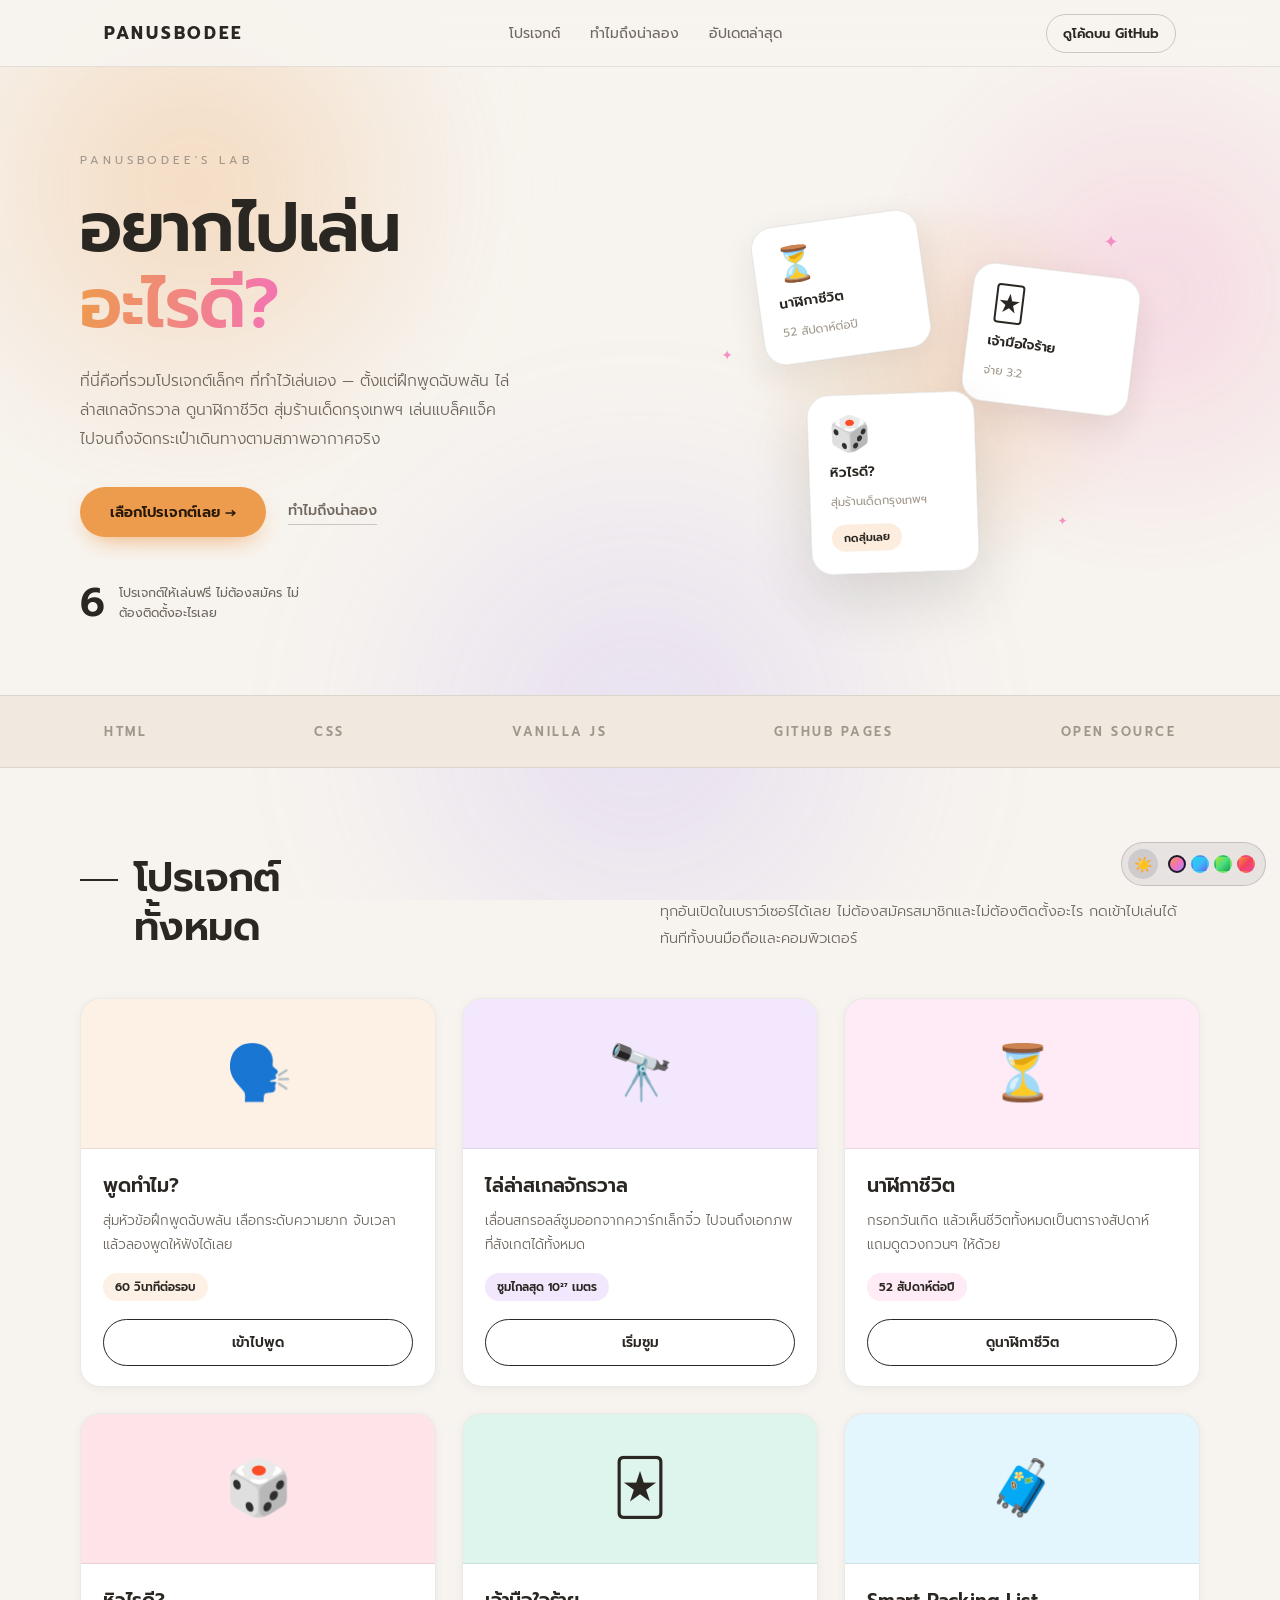
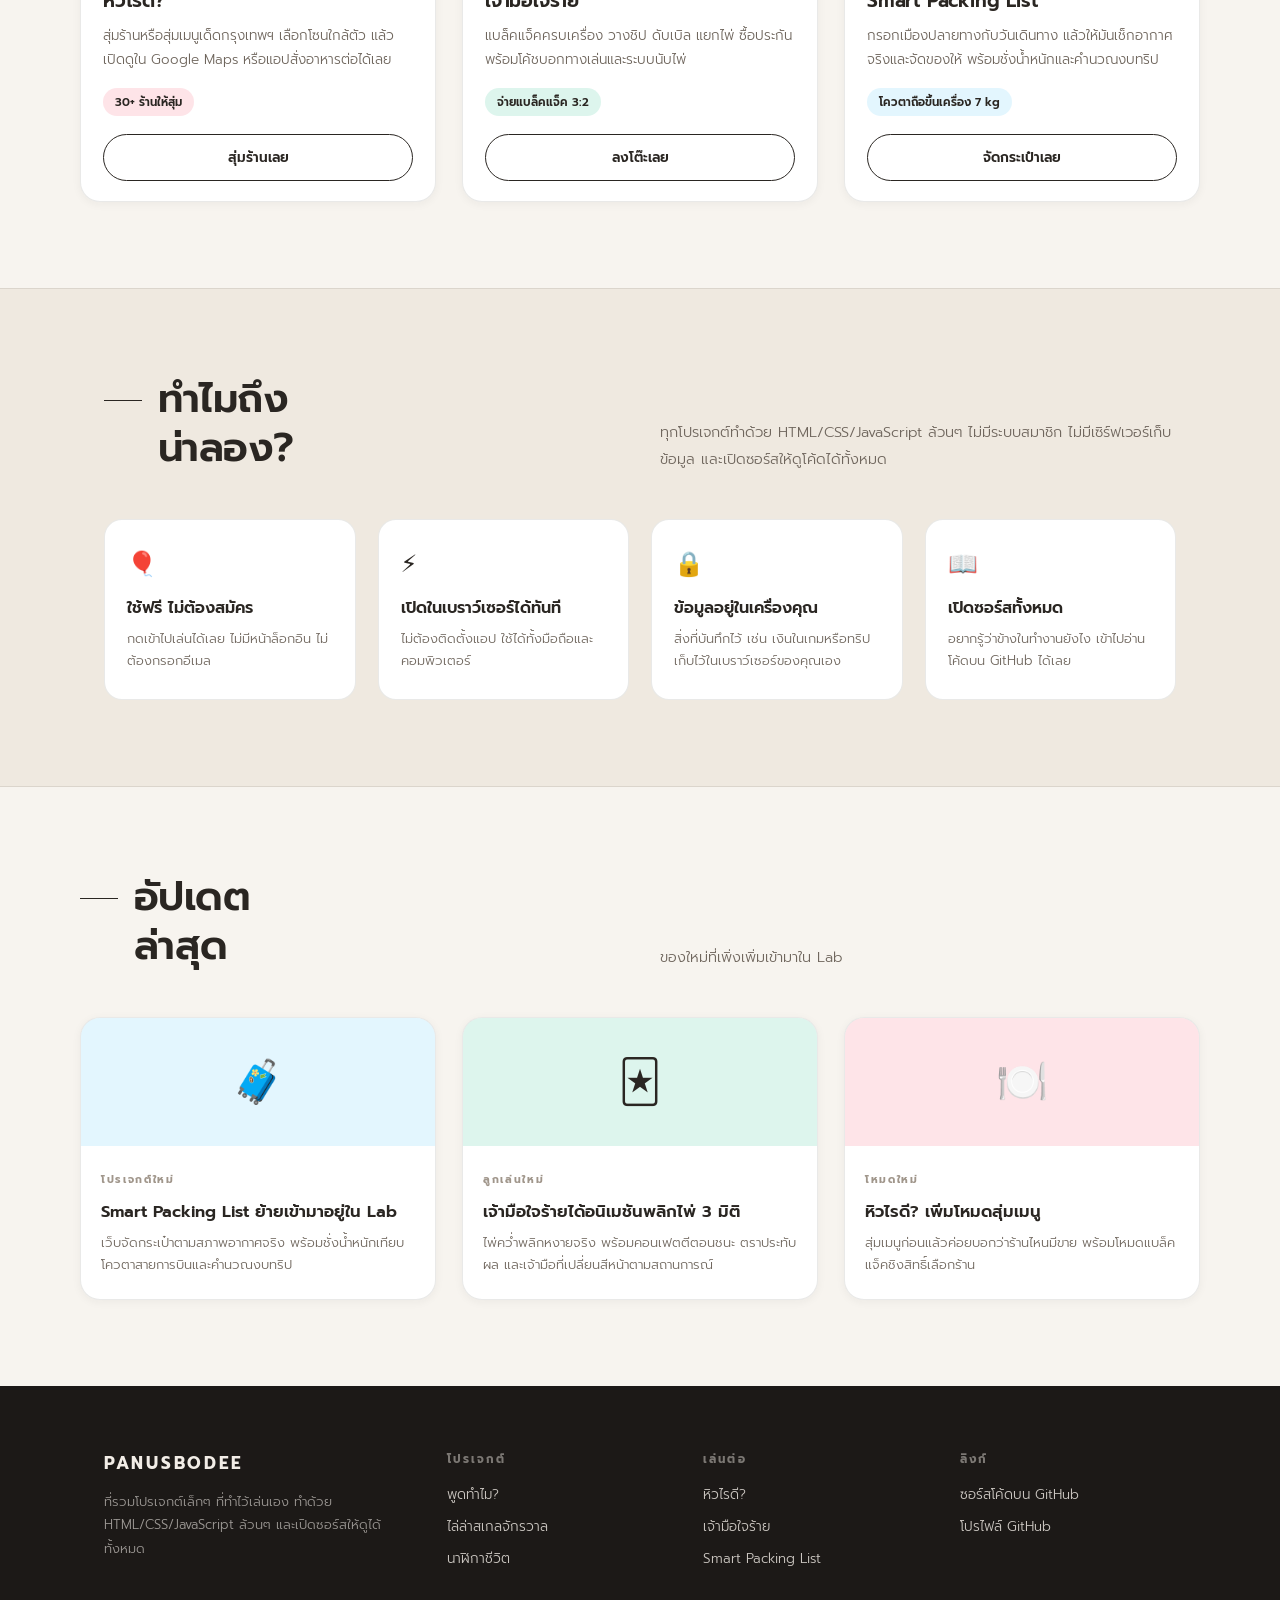
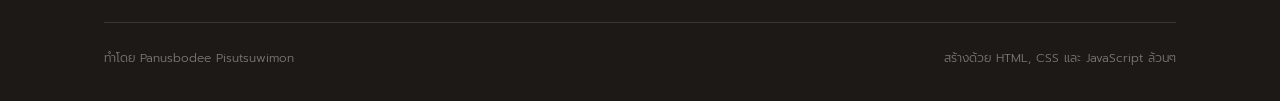
==== commit 13ac7c93: "style(landing): เปลี่ยนไปใช้ฟอนต์แนว Google Sans และเพิ่มอนิเมชันพื้นหลัง ฟอนต์: - เปลี่ยนจาก Triron" ====
--- a/index.html
+++ b/index.html
@@ -33,7 +33,7 @@
   <link rel="preconnect" href="https://fonts.googleapis.com" />
   <link rel="preconnect" href="https://fonts.gstatic.com" crossorigin />
   <link
-    href="https://fonts.googleapis.com/css2?family=Trirong:wght@400;500;600;700&family=Sarabun:wght@300;400;500;600;700&display=swap"
+    href="https://fonts.googleapis.com/css2?family=Prompt:wght@300;400;500;600;700&display=swap"
     rel="stylesheet"
   />
   <link rel="stylesheet" href="theme.css" />
@@ -45,6 +45,11 @@
        ของเว็บยังเปลี่ยนหน้านี้ได้เหมือนเดิม
        ============================================================ */
     :root {
+      /* Google Sans เป็นฟอนต์ลิขสิทธิ์ที่โหลดจาก Google Fonts ไม่ได้ และไม่มีตัวอักษรไทย
+         จึงใส่ไว้ตัวแรกให้เครื่องที่มีฟอนต์นี้อยู่แล้วใช้ได้เลย ที่เหลือใช้ Prompt
+         ซึ่งเป็นฟอนต์เรขาคณิตหน้าตาใกล้กันและรองรับภาษาไทยครบ */
+      --font-sans: "Google Sans", "Google Sans Text", "Product Sans", "Prompt", system-ui, -apple-system, sans-serif;
+
       --paper: #f7f4ef;
       --paper-2: #efe9e0;
       --surface: #ffffff;
@@ -86,7 +91,7 @@
       margin: 0;
       background: var(--paper);
       color: var(--ink);
-      font-family: "Sarabun", system-ui, sans-serif;
+      font-family: var(--font-sans);
       overflow-x: hidden;
       -webkit-font-smoothing: antialiased;
     }
@@ -103,10 +108,96 @@
     }
 
     .serif {
-      font-family: "Trirong", "Sarabun", Georgia, serif;
+      font-family: var(--font-sans);
       font-weight: 600;
       letter-spacing: -0.01em;
     }
+
+    h1, h2, h3, .brand { font-weight: 600; }
+
+    /* ---------- พื้นหลังเคลื่อนไหว ----------
+       ชั้นนี้อยู่หลังเนื้อหาทั้งหมด (z-index 0) ส่วนเนื้อหาถูกยกขึ้น z-index 1
+       ใช้สีจาก --accent-* จึงเปลี่ยนตามโทนสีที่ผู้ใช้เลือก และปิดเองเมื่อผู้ใช้
+       ตั้งค่าระบบให้ลดการเคลื่อนไหว */
+    .bg-fx {
+      position: fixed;
+      inset: 0;
+      z-index: 0;
+      overflow: hidden;
+      pointer-events: none;
+    }
+
+    .orb {
+      position: absolute;
+      border-radius: 50%;
+      filter: blur(72px);
+      will-change: transform;
+    }
+    .orb-1 {
+      width: 46vw; height: 46vw; min-width: 320px; min-height: 320px;
+      top: -12%; left: -8%;
+      background: radial-gradient(circle, var(--accent-1), transparent 68%);
+      opacity: 0.34;
+      animation: orb-a 26s ease-in-out infinite alternate;
+    }
+    .orb-2 {
+      width: 40vw; height: 40vw; min-width: 280px; min-height: 280px;
+      top: 4%; right: -10%;
+      background: radial-gradient(circle, var(--accent-2), transparent 68%);
+      opacity: 0.26;
+      animation: orb-b 32s ease-in-out infinite alternate;
+    }
+    .orb-3 {
+      width: 52vw; height: 52vw; min-width: 340px; min-height: 340px;
+      bottom: -18%; left: 24%;
+      background: radial-gradient(circle, var(--accent-3), transparent 70%);
+      opacity: 0.22;
+      animation: orb-c 38s ease-in-out infinite alternate;
+    }
+    :root[data-theme="dark"] .orb-1 { opacity: 0.5; }
+    :root[data-theme="dark"] .orb-2 { opacity: 0.36; }
+    :root[data-theme="dark"] .orb-3 { opacity: 0.3; }
+
+    @keyframes orb-a {
+      0%   { transform: translate3d(0, 0, 0) scale(1); }
+      50%  { transform: translate3d(6vw, 7vh, 0) scale(1.14); }
+      100% { transform: translate3d(-3vw, 12vh, 0) scale(0.94); }
+    }
+    @keyframes orb-b {
+      0%   { transform: translate3d(0, 0, 0) scale(1.05); }
+      50%  { transform: translate3d(-7vw, 9vh, 0) scale(0.9); }
+      100% { transform: translate3d(-2vw, -5vh, 0) scale(1.16); }
+    }
+    @keyframes orb-c {
+      0%   { transform: translate3d(0, 0, 0) scale(0.95); }
+      50%  { transform: translate3d(8vw, -8vh, 0) scale(1.12); }
+      100% { transform: translate3d(-6vw, -3vh, 0) scale(1); }
+    }
+
+    /* วงแหวนบางๆ ลอยขึ้นช้าๆ ให้พื้นหลังมีอะไรขยับตลอดเวลา */
+    .ring {
+      position: absolute;
+      bottom: -160px;
+      left: var(--rx, 50%);
+      width: var(--rs, 120px);
+      height: var(--rs, 120px);
+      border: 1.5px solid var(--accent-2);
+      border-radius: 50%;
+      opacity: 0;
+      will-change: transform, opacity;
+      animation: ring-rise var(--rd, 30s) linear infinite;
+      animation-delay: var(--rdelay, 0s);
+    }
+    @keyframes ring-rise {
+      0%   { transform: translateY(0) rotate(0deg) scale(0.85); opacity: 0; }
+      12%  { opacity: 0.18; }
+      85%  { opacity: 0.1; }
+      100% { transform: translateY(-118vh) rotate(180deg) scale(1.2); opacity: 0; }
+    }
+    :root[data-theme="dark"] .ring { border-color: var(--accent-1); }
+
+    /* ยกเนื้อหาทั้งหมดให้อยู่เหนือชั้นพื้นหลัง */
+    .nav, main, .footer { position: relative; z-index: 1; }
 
     /* ---------- แถบเมนูบนสุด ---------- */
     .nav {
@@ -125,7 +216,7 @@
       gap: 20px;
     }
     .brand {
-      font-family: "Trirong", serif;
+      font-family: var(--font-sans);
       font-weight: 700;
       font-size: 17px;
       letter-spacing: 0.16em;
@@ -170,7 +261,7 @@
     }
 
     h1 {
-      font-family: "Trirong", serif;
+      font-family: var(--font-sans);
       font-weight: 600;
       font-size: clamp(40px, 6.4vw, 68px);
       line-height: 1.12;
@@ -234,7 +325,7 @@
       margin-top: 46px;
     }
     .hero-stat .num {
-      font-family: "Trirong", serif;
+      font-family: var(--font-sans);
       font-size: 40px;
       font-weight: 600;
       line-height: 1;
@@ -337,7 +428,7 @@
       margin-bottom: 46px;
     }
     .section-head h2 {
-      font-family: "Trirong", serif;
+      font-family: var(--font-sans);
       font-weight: 600;
       font-size: clamp(28px, 4vw, 40px);
       line-height: 1.22;
@@ -403,7 +494,7 @@
       padding: 22px 22px 20px;
     }
     .p-body h3 {
-      font-family: "Trirong", serif;
+      font-family: var(--font-sans);
       font-weight: 600;
       font-size: 19px;
       margin: 0 0 9px;
@@ -454,7 +545,7 @@
     }
     .why-item .ico { font-size: 24px; }
     .why-item h3 {
-      font-family: "Trirong", serif;
+      font-family: var(--font-sans);
       font-size: 16px;
       font-weight: 600;
       margin: 14px 0 8px;
@@ -495,7 +586,7 @@
       color: var(--ink-faint);
     }
     .u-body h3 {
-      font-family: "Trirong", serif;
+      font-family: var(--font-sans);
       font-size: 16.5px;
       font-weight: 600;
       margin: 10px 0 8px;
@@ -589,6 +680,8 @@
 
     @media (prefers-reduced-motion: reduce) {
       html { scroll-behavior: auto; }
+      .orb { animation: none; }
+      .ring { display: none; }
       .p-card, .u-card, .art-card, .btn-primary { transition: none; }
       .hero-art:hover .art-back,
       .hero-art:hover .art-mid,
@@ -597,6 +690,17 @@
   </style>
 </head>
 <body>
+  <div class="bg-fx" aria-hidden="true">
+    <span class="orb orb-1"></span>
+    <span class="orb orb-2"></span>
+    <span class="orb orb-3"></span>
+    <span class="ring" style="--rx: 12%; --rs: 96px;  --rd: 34s; --rdelay: -4s;"></span>
+    <span class="ring" style="--rx: 34%; --rs: 156px; --rd: 46s; --rdelay: -20s;"></span>
+    <span class="ring" style="--rx: 58%; --rs: 72px;  --rd: 28s; --rdelay: -12s;"></span>
+    <span class="ring" style="--rx: 78%; --rs: 130px; --rd: 40s; --rdelay: -30s;"></span>
+    <span class="ring" style="--rx: 92%; --rs: 88px;  --rd: 36s; --rdelay: -8s;"></span>
+  </div>
+
   <header class="nav">
     <div class="wrap nav-inner">
       <a class="brand" href="./">Panusbodee</a>
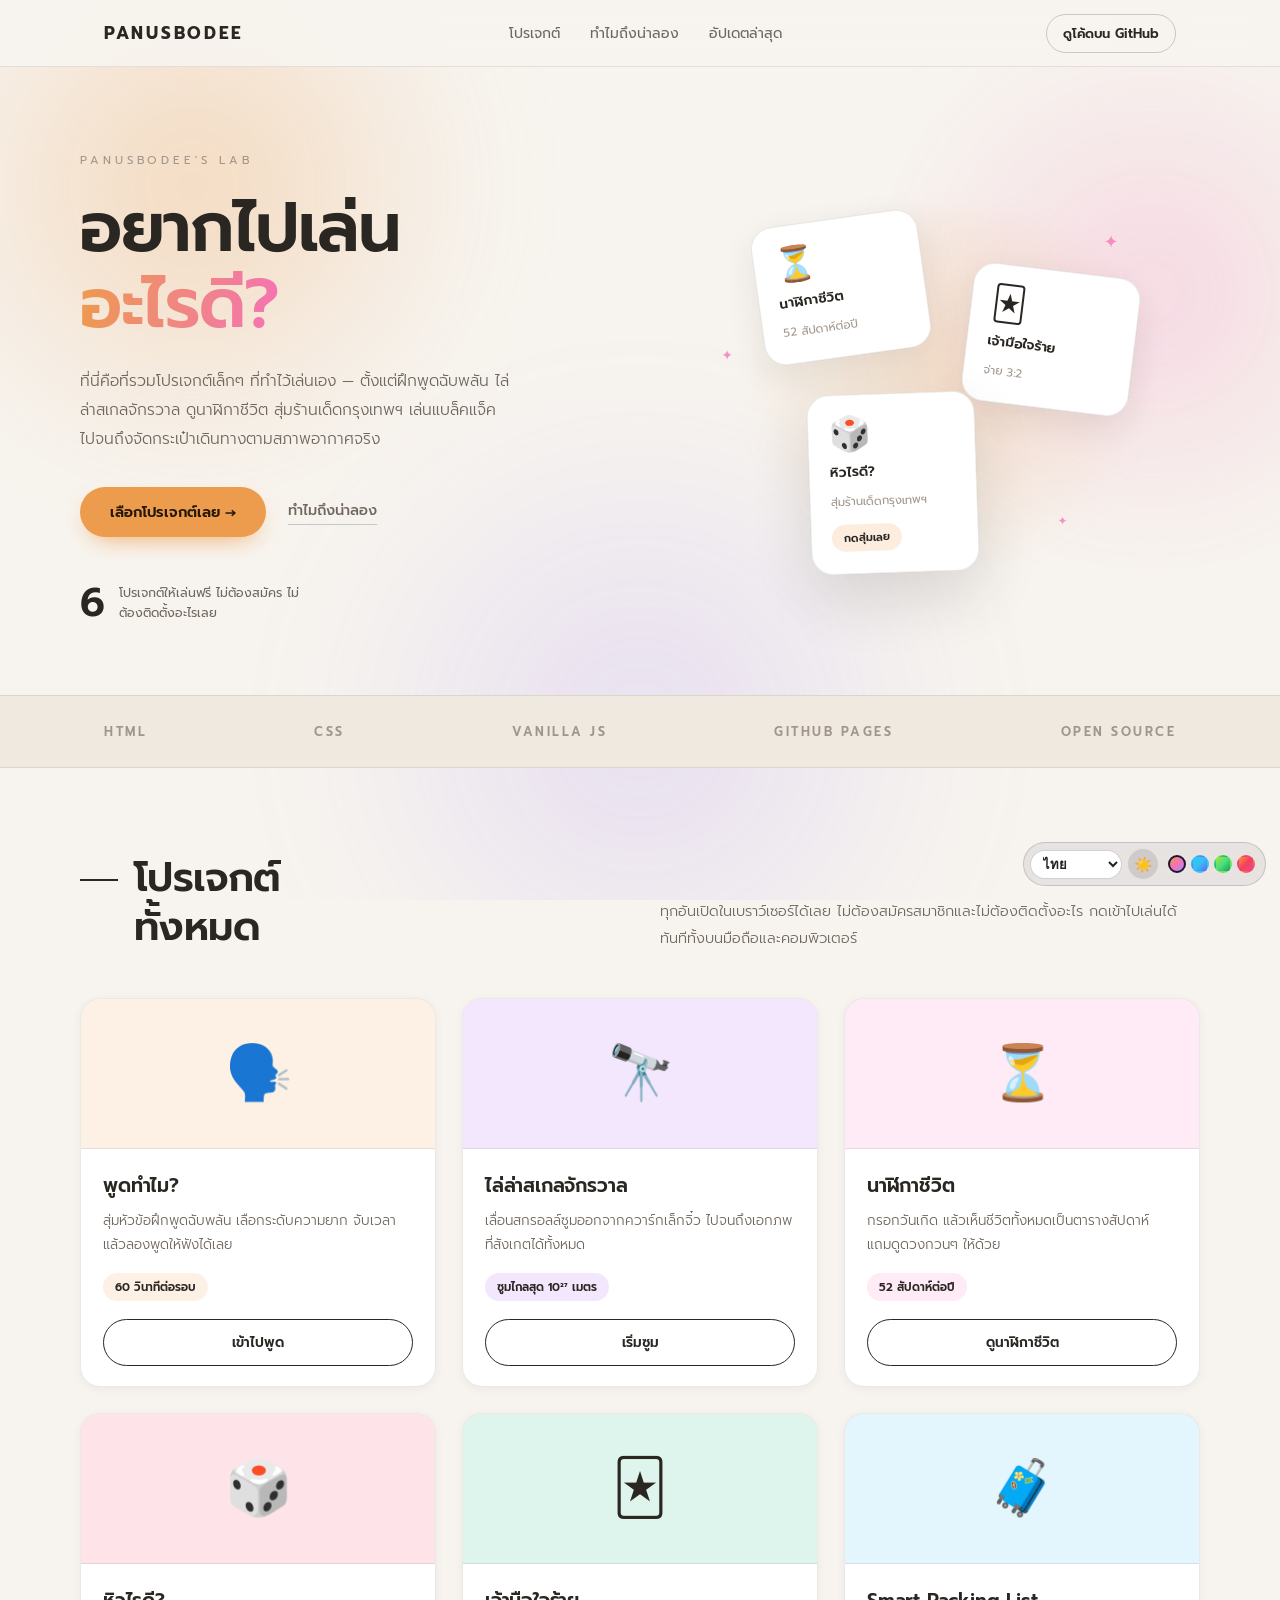
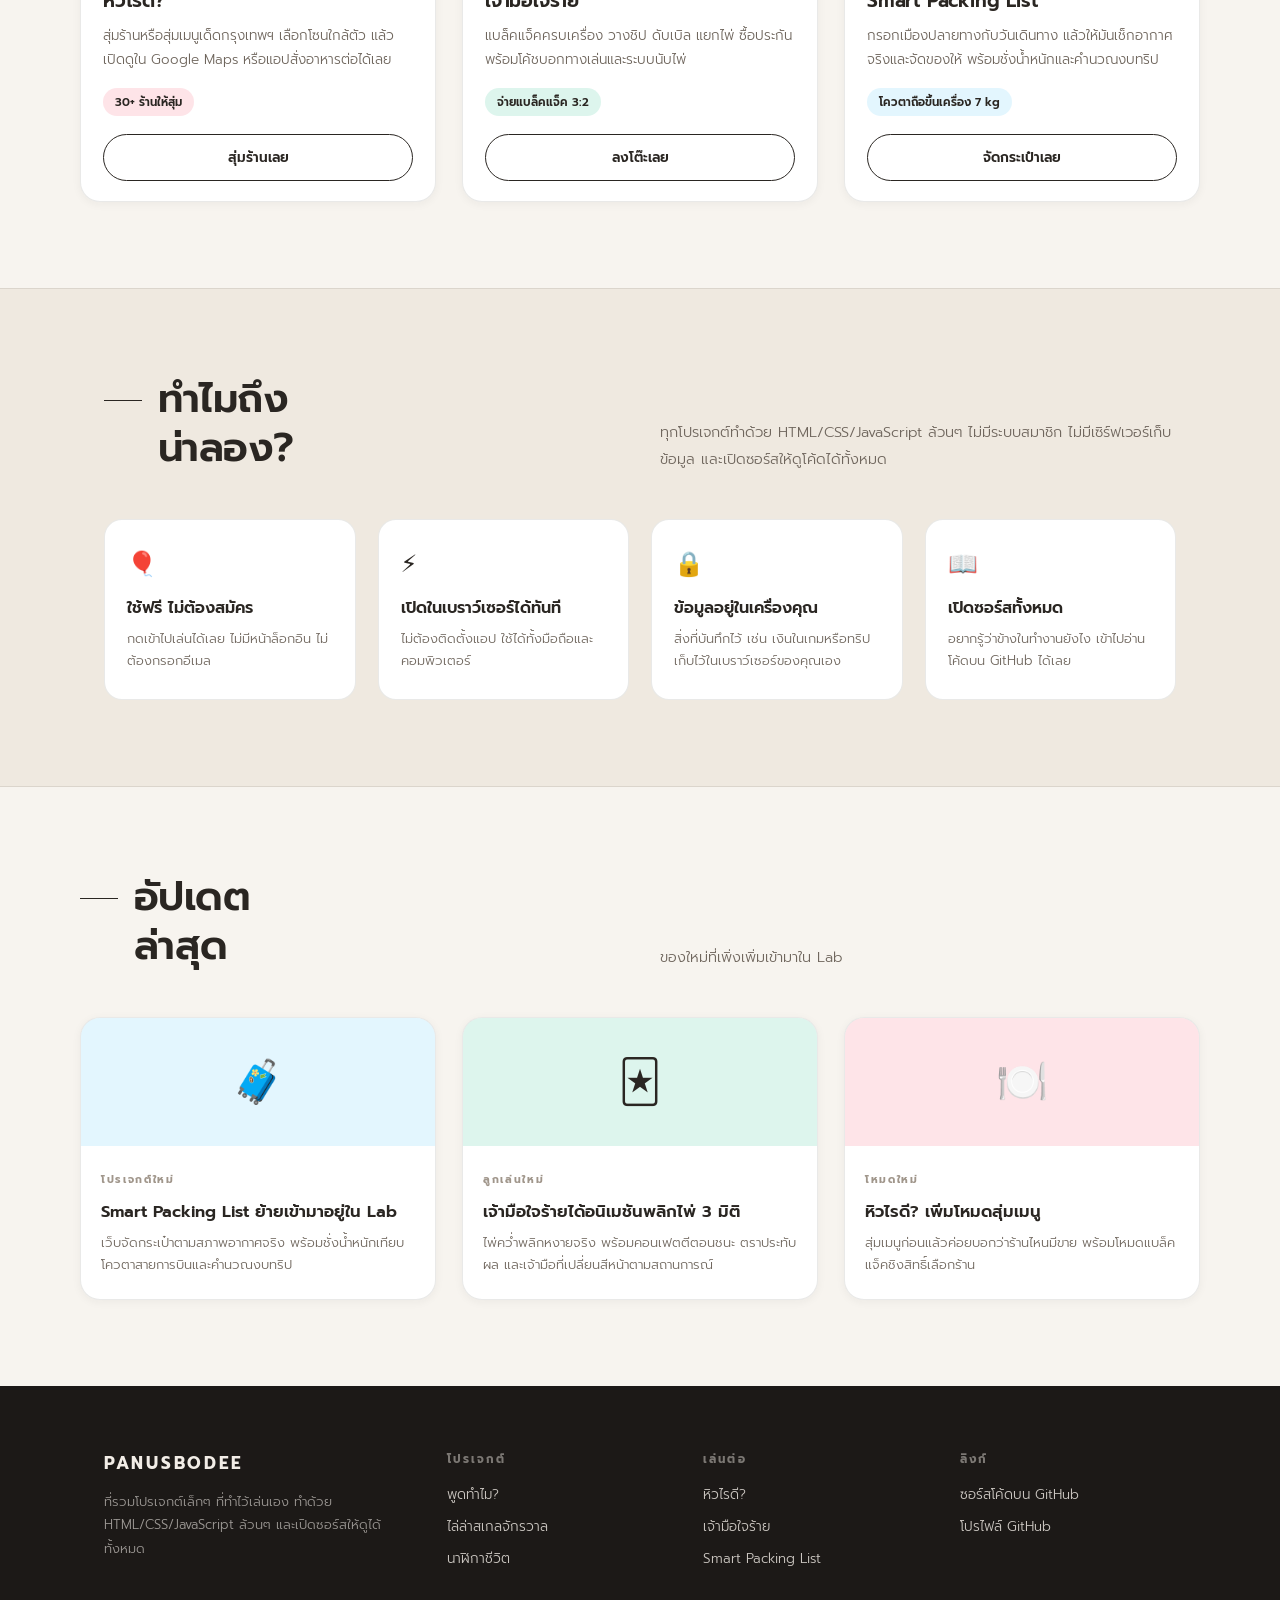
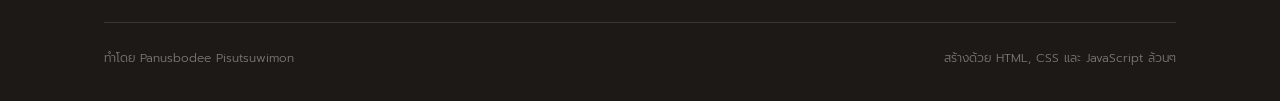
==== commit dcfc1524: "feat(i18n): เลือกภาษาได้ (ไทย/English/中文/日本語/한국어) เริ่มจากหน้าแรก - i18n.js ตัวกลาง: สลับข้อความไทยเ" ====
--- a/index.html
+++ b/index.html
@@ -2,6 +2,7 @@
 <html lang="th">
 <head>
   <meta charset="UTF-8" />
+  <script src="i18n.js" data-scope="home"></script>
   <script>
     // ป้องกันหน้าวูบ (FOUC): อ่านธีมที่บันทึกไว้แล้วตั้งค่าก่อนวาดหน้า ต้องรันก่อน stylesheet เสมอ
     // หน้านี้ออกแบบมาให้เป็นโทนสว่างเป็นหลัก จึงใช้สว่างเป็นค่าตั้งต้น (จะมืดก็ต่อเมื่อผู้ใช้เลือกเอง)
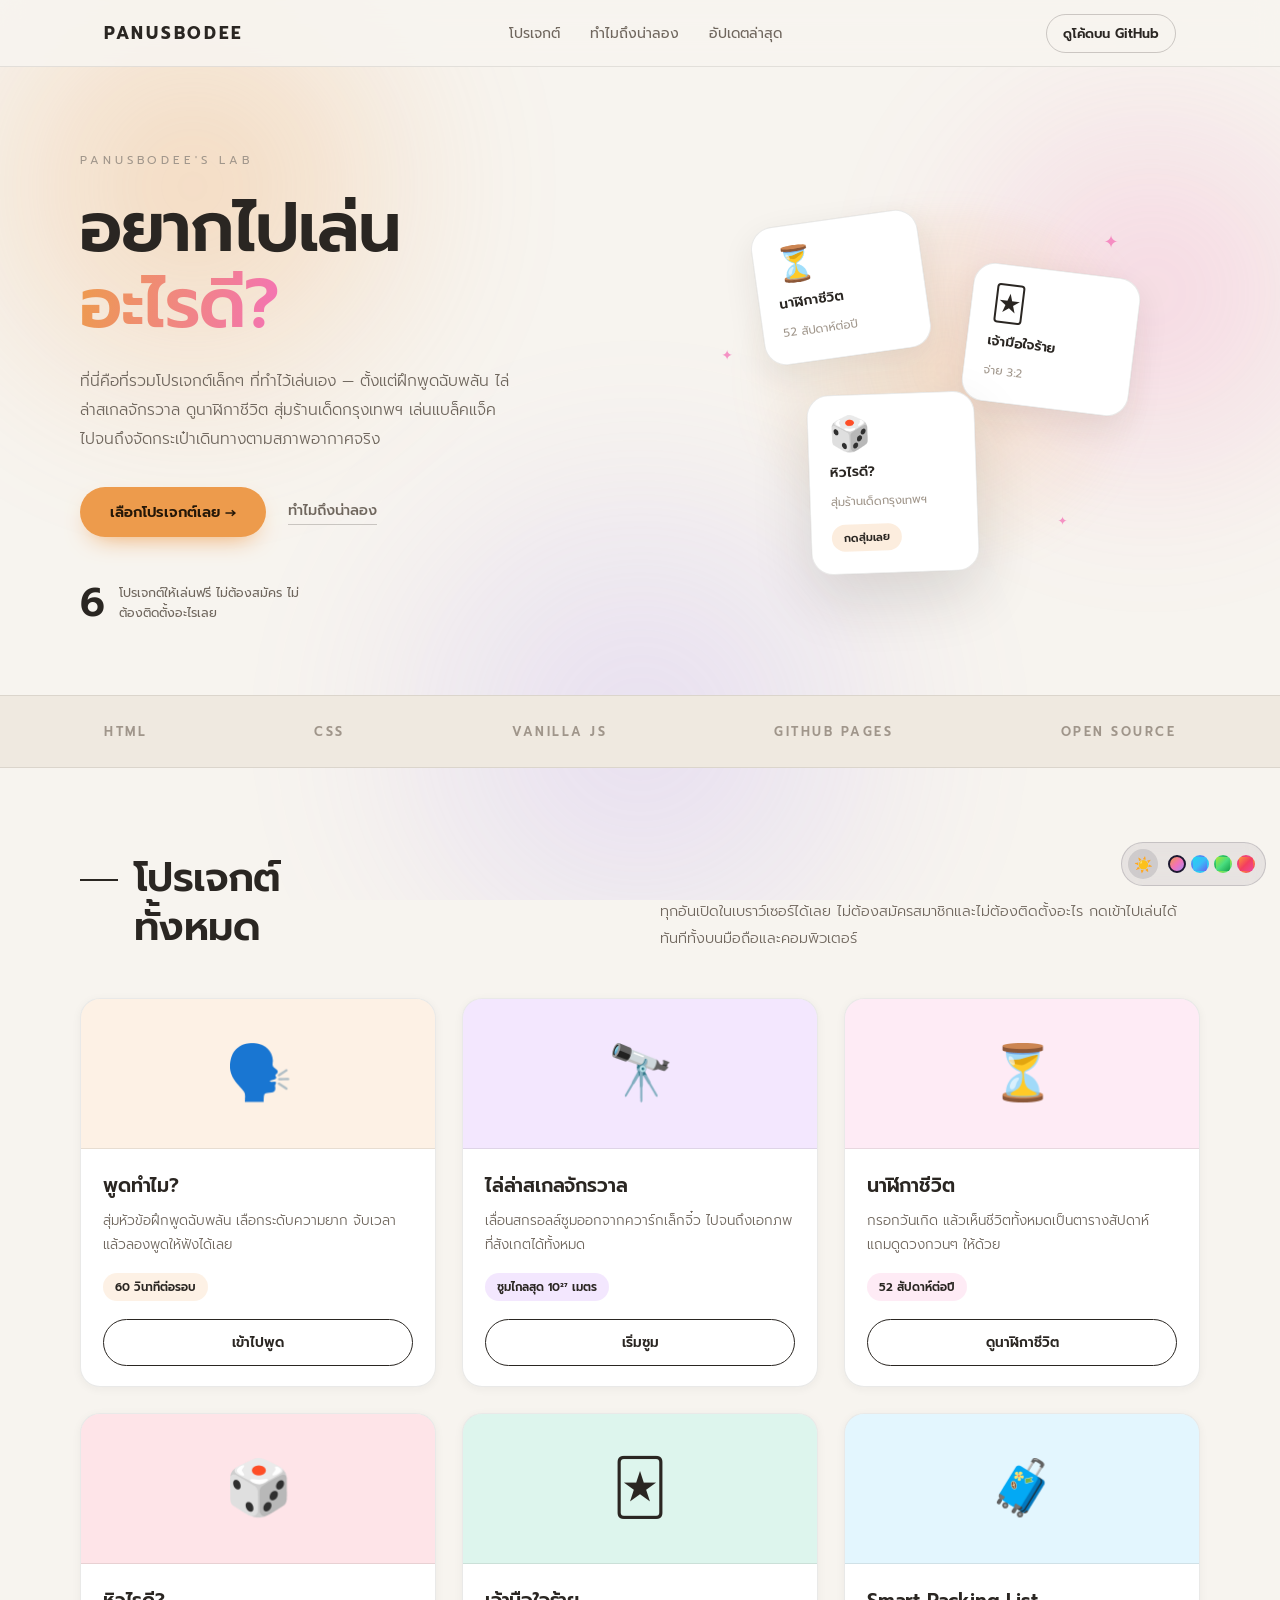
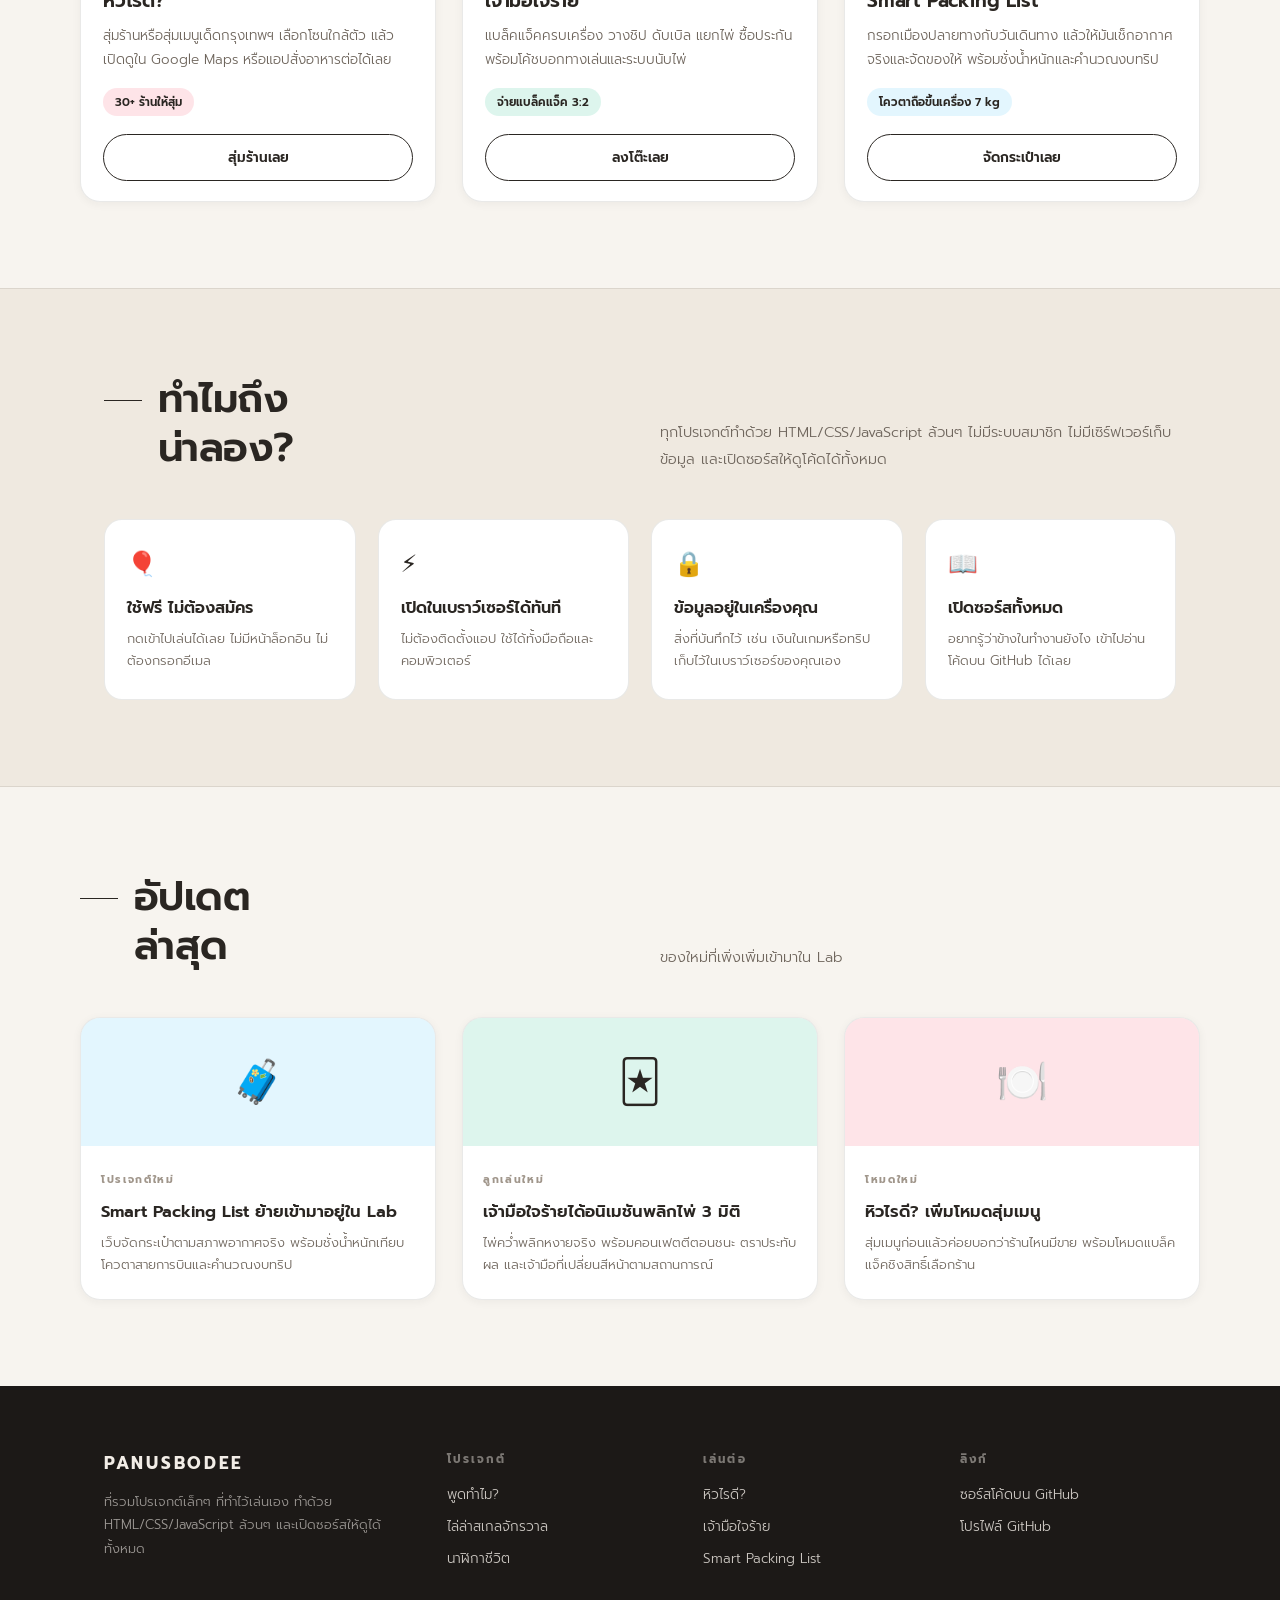
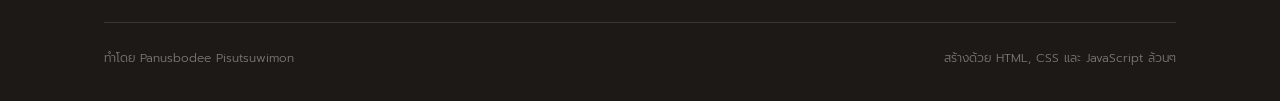
==== commit b0b5d96b: "fix(mobile): ขยายปุ่มและลิงก์ให้กดง่ายบนมือถือ (40px ขึ้นไป) - วิดเจ็ตธีม: ปุ่มสลับโหมด 40px และซ่อน" ====
--- a/index.html
+++ b/index.html
@@ -2,7 +2,6 @@
 <html lang="th">
 <head>
   <meta charset="UTF-8" />
-  <script src="i18n.js" data-scope="home"></script>
   <script>
     // ป้องกันหน้าวูบ (FOUC): อ่านธีมที่บันทึกไว้แล้วตั้งค่าก่อนวาดหน้า ต้องรันก่อน stylesheet เสมอ
     // หน้านี้ออกแบบมาให้เป็นโทนสว่างเป็นหลัก จึงใช้สว่างเป็นค่าตั้งต้น (จะมืดก็ต่อเมื่อผู้ใช้เลือกเอง)
@@ -677,6 +676,9 @@
       .strip-item { font-size: 11px; }
       .section-head h2 { padding-left: 0; }
       .section-head h2::before { display: none; }
+      .brand { padding: 8px 0; }
+      .btn-link { padding-top: 12px; }
+      .footer-col a { padding: 10px 0; margin-bottom: 0; }
     }
 
     @media (prefers-reduced-motion: reduce) {
--- a/theme.css
+++ b/theme.css
@@ -128,9 +128,10 @@
 .theme-widget__swatch.is-active { border-color: rgb(var(--ink-rgb)); }
 
 @media (max-width: 480px) {
-  .theme-widget { right: 10px; bottom: 10px; padding: 5px; gap: 5px; }
-  .theme-widget__toggle { width: 26px; height: 26px; font-size: 13px; }
-  .theme-widget__swatch { width: 15px; height: 15px; }
+  .theme-widget { right: 10px; bottom: 10px; padding: 4px; gap: 4px; }
+  .theme-widget__toggle { width: 40px; height: 40px; font-size: 17px; }
+  /* 15px dots are too small to tap and widen the floating bar over content; accent stays as last chosen */
+  .theme-widget__swatches { display: none; }
 }
 
 /* ---------- Background glow animation ----------
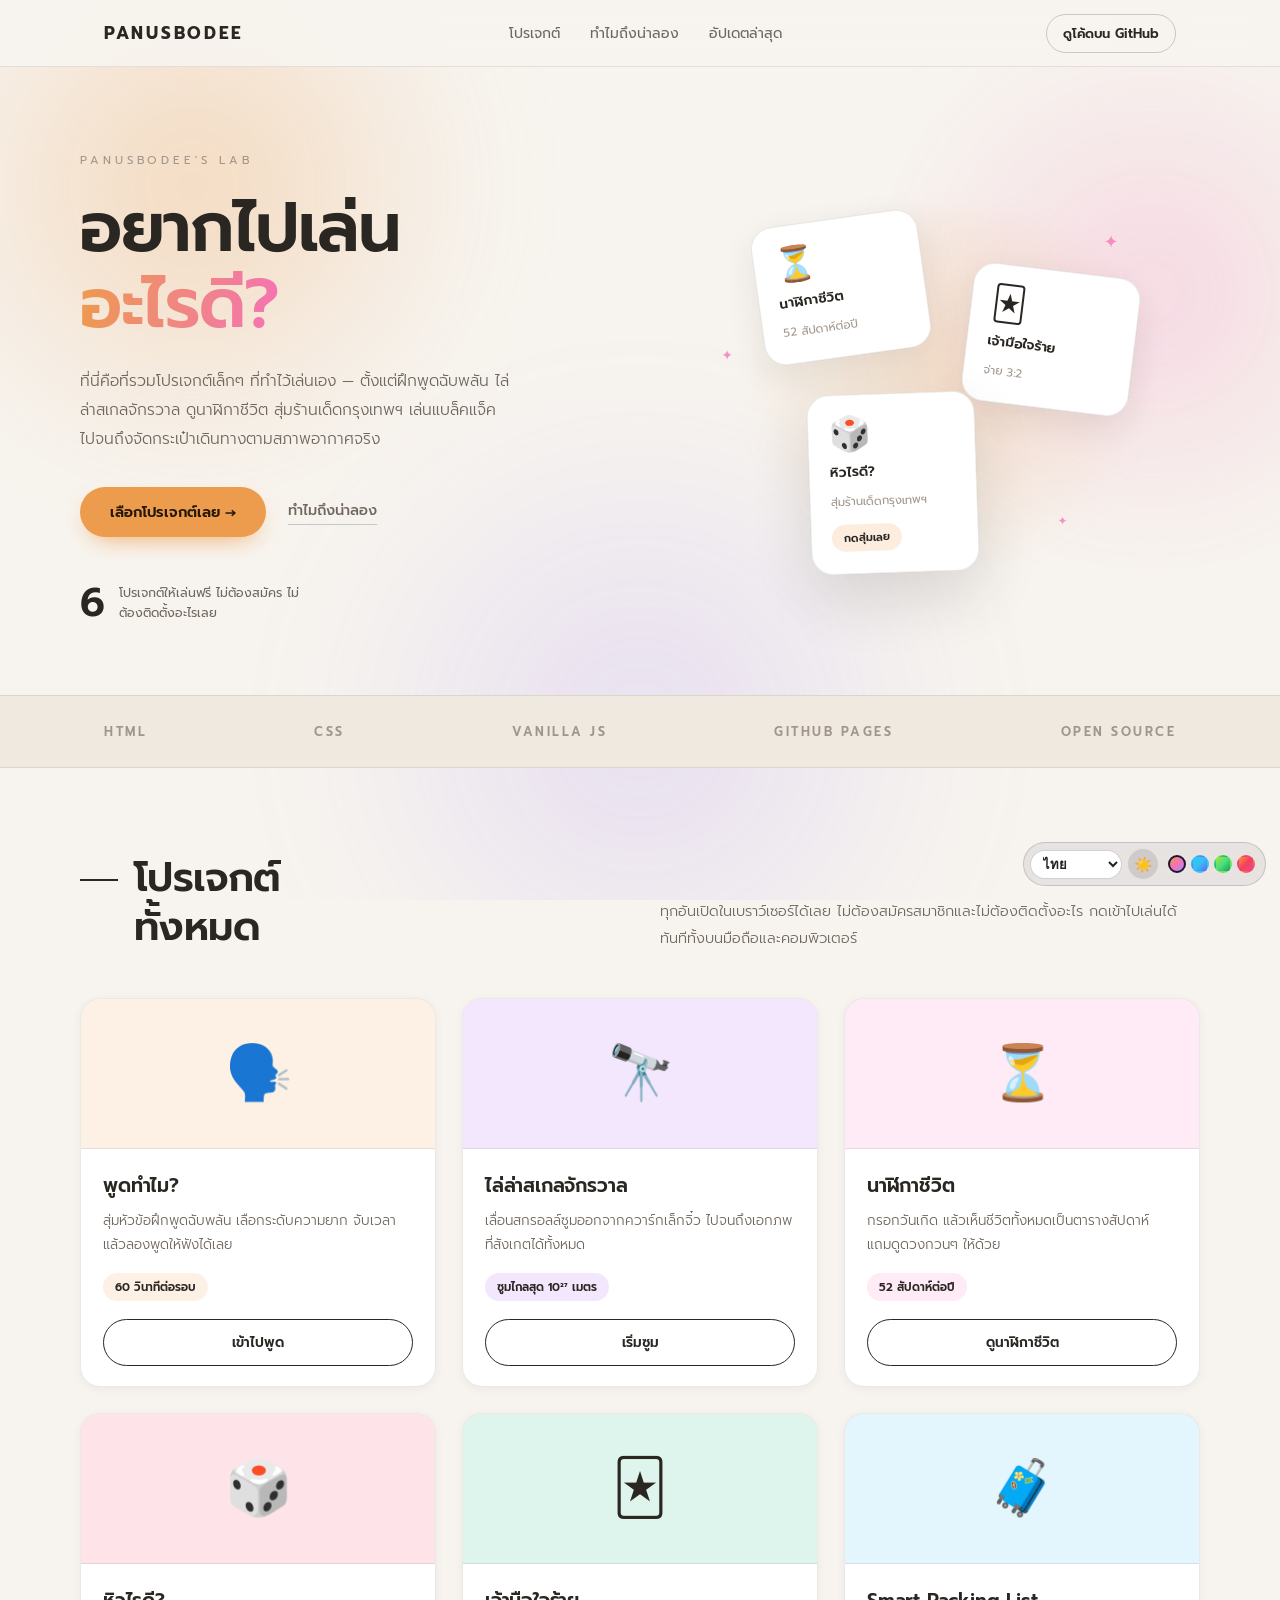
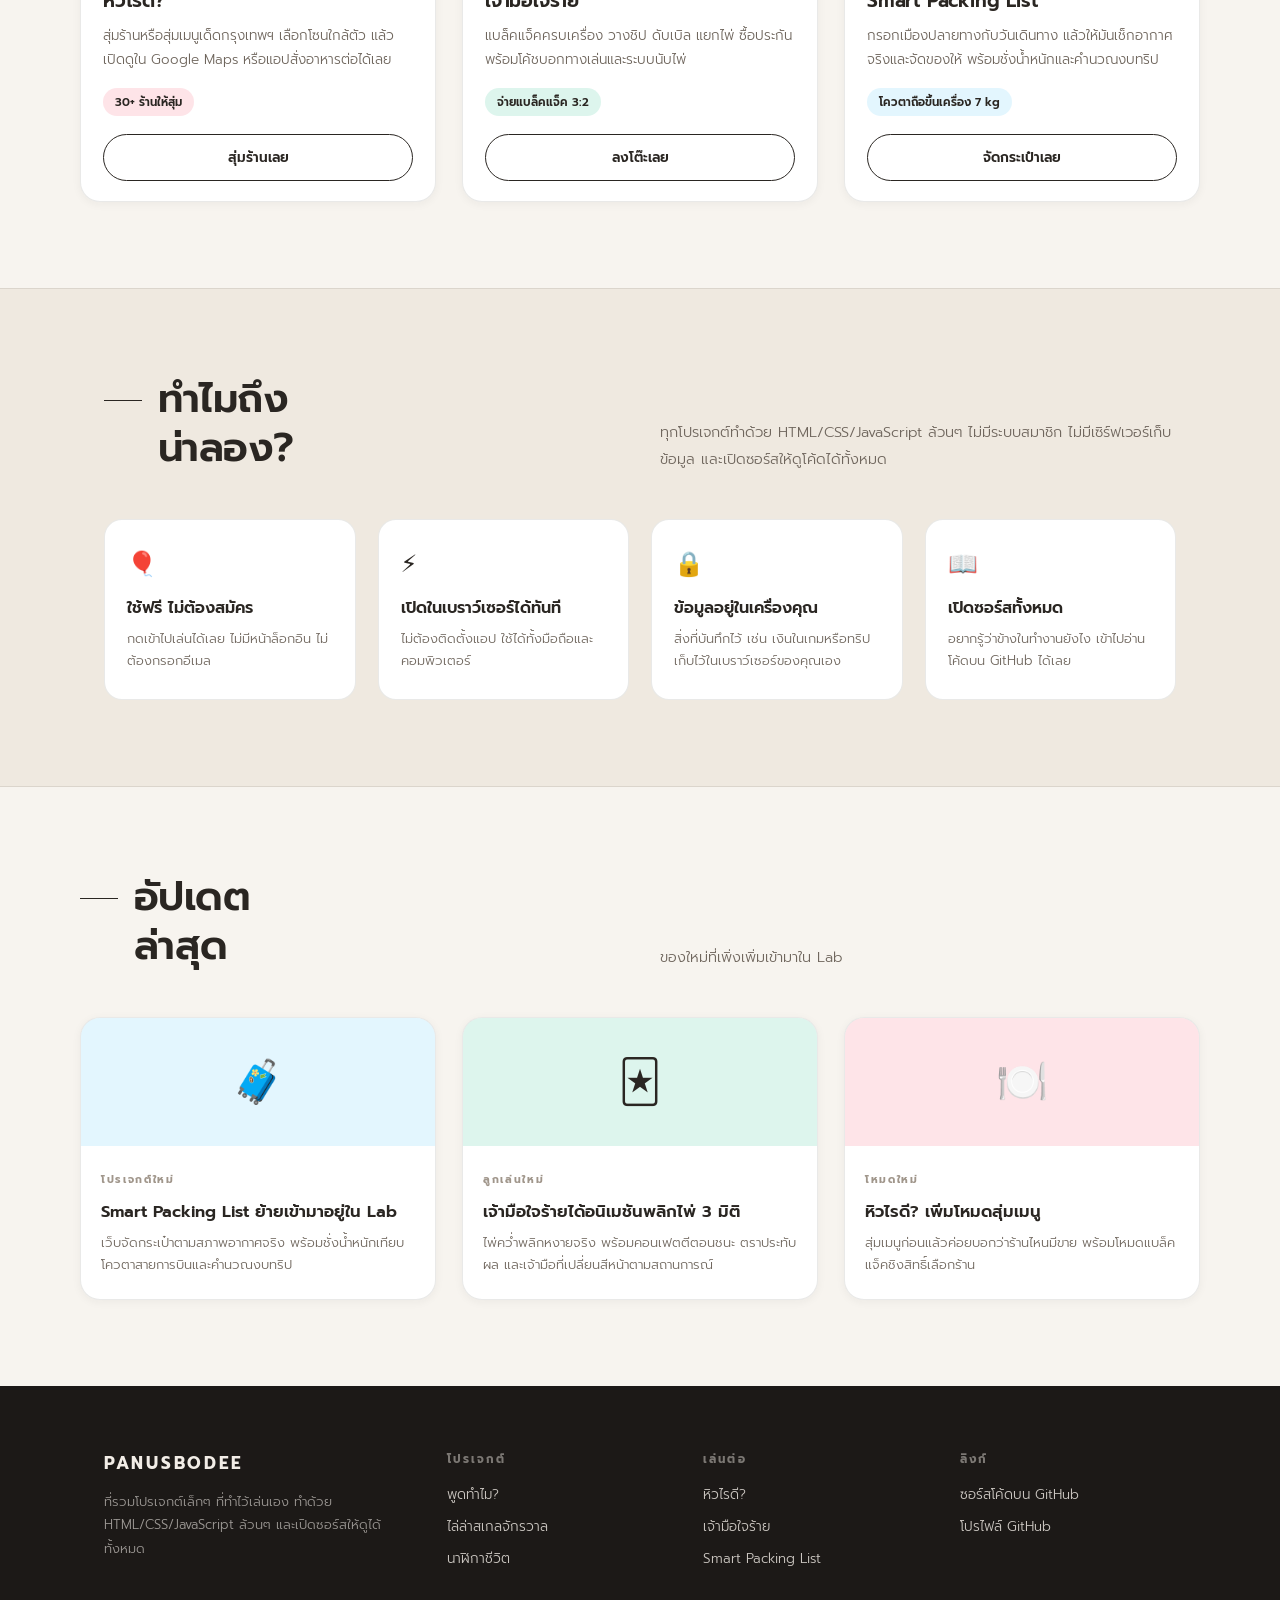
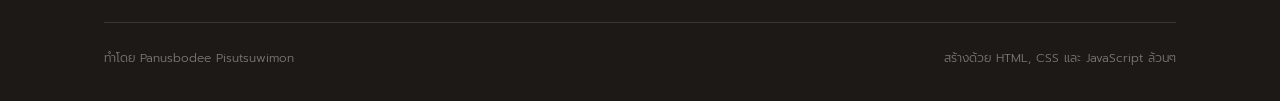
==== commit 75c84524: "feat(i18n): เลือกภาษาได้ (ไทย/English/中文/日本語/한국어) เริ่มจากหน้าแรก (#29) - i18n.js ตัวกลาง: สลับข้อคว" ====
--- a/index.html
+++ b/index.html
@@ -2,6 +2,7 @@
 <html lang="th">
 <head>
   <meta charset="UTF-8" />
+  <script src="i18n.js" data-scope="home"></script>
   <script>
     // ป้องกันหน้าวูบ (FOUC): อ่านธีมที่บันทึกไว้แล้วตั้งค่าก่อนวาดหน้า ต้องรันก่อน stylesheet เสมอ
     // หน้านี้ออกแบบมาให้เป็นโทนสว่างเป็นหลัก จึงใช้สว่างเป็นค่าตั้งต้น (จะมืดก็ต่อเมื่อผู้ใช้เลือกเอง)
@@ -676,9 +677,6 @@
       .strip-item { font-size: 11px; }
       .section-head h2 { padding-left: 0; }
       .section-head h2::before { display: none; }
-      .brand { padding: 8px 0; }
-      .btn-link { padding-top: 12px; }
-      .footer-col a { padding: 10px 0; margin-bottom: 0; }
     }
 
     @media (prefers-reduced-motion: reduce) {
